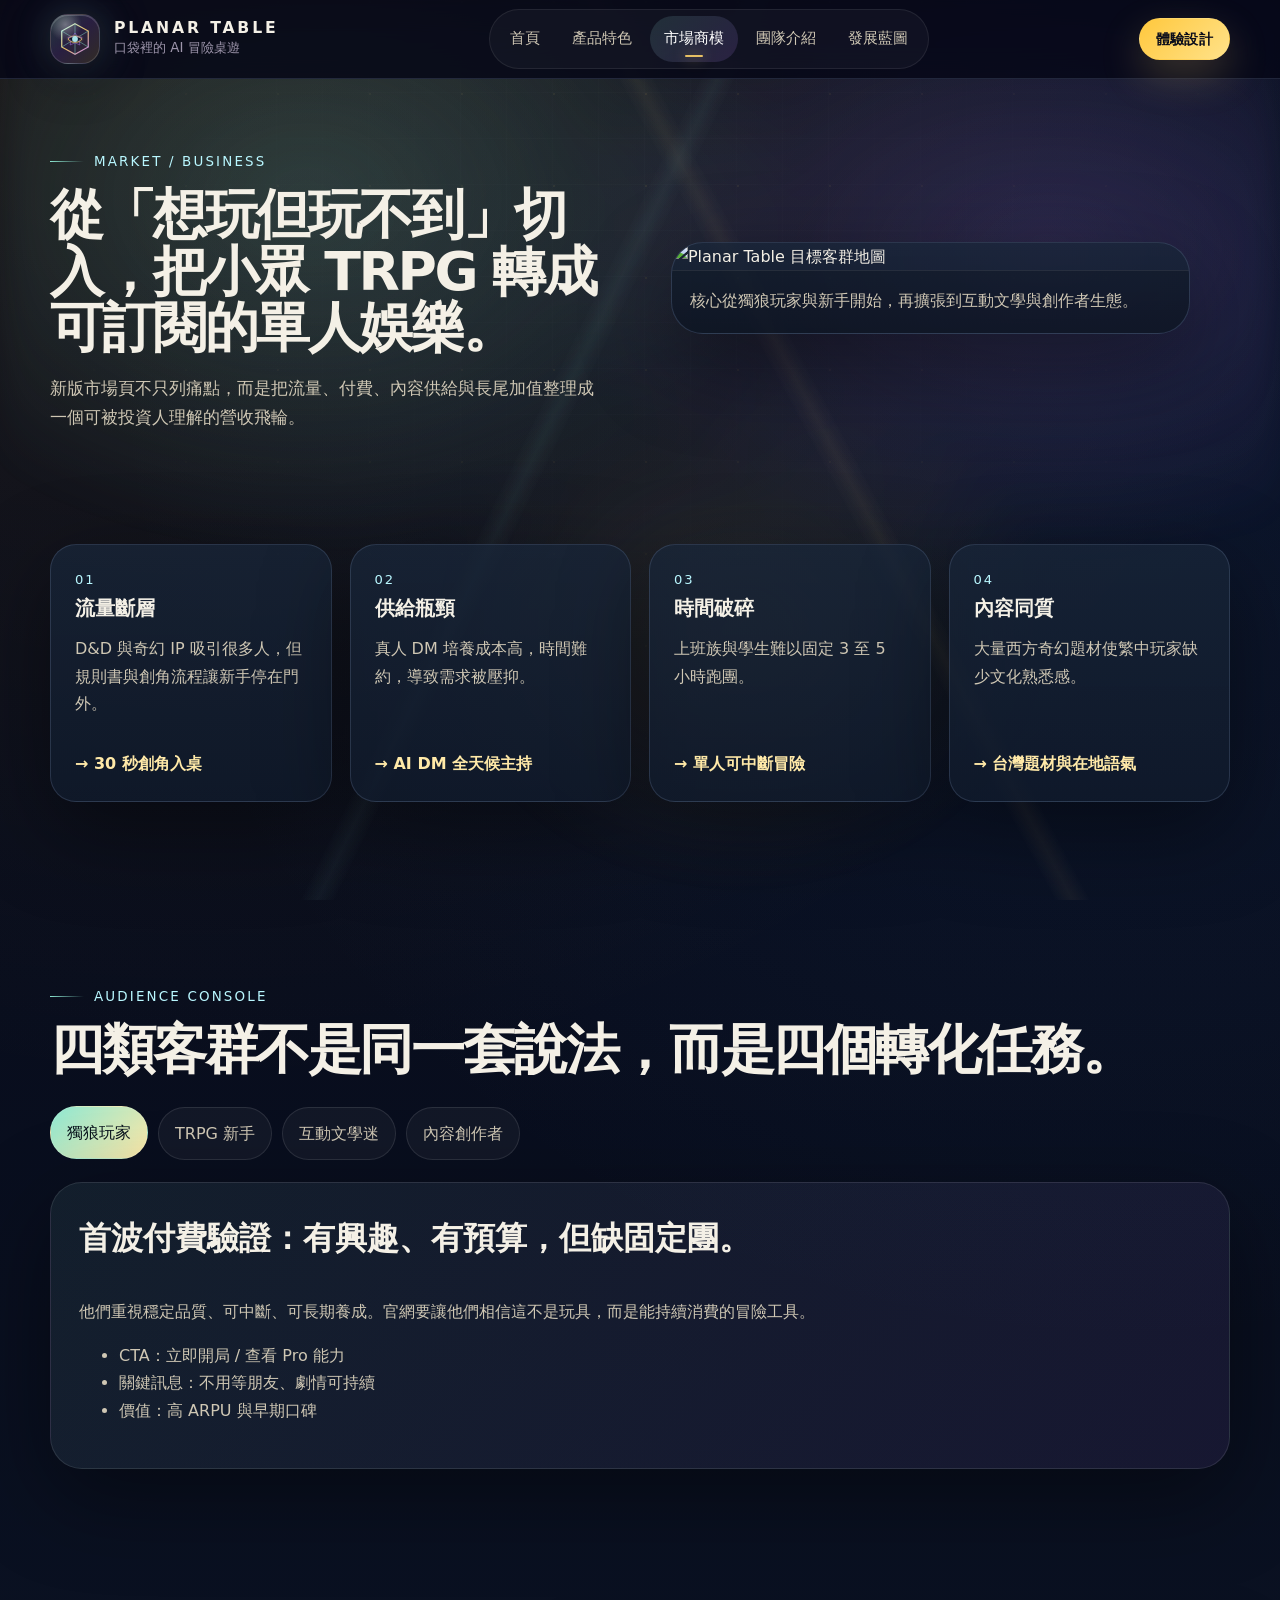
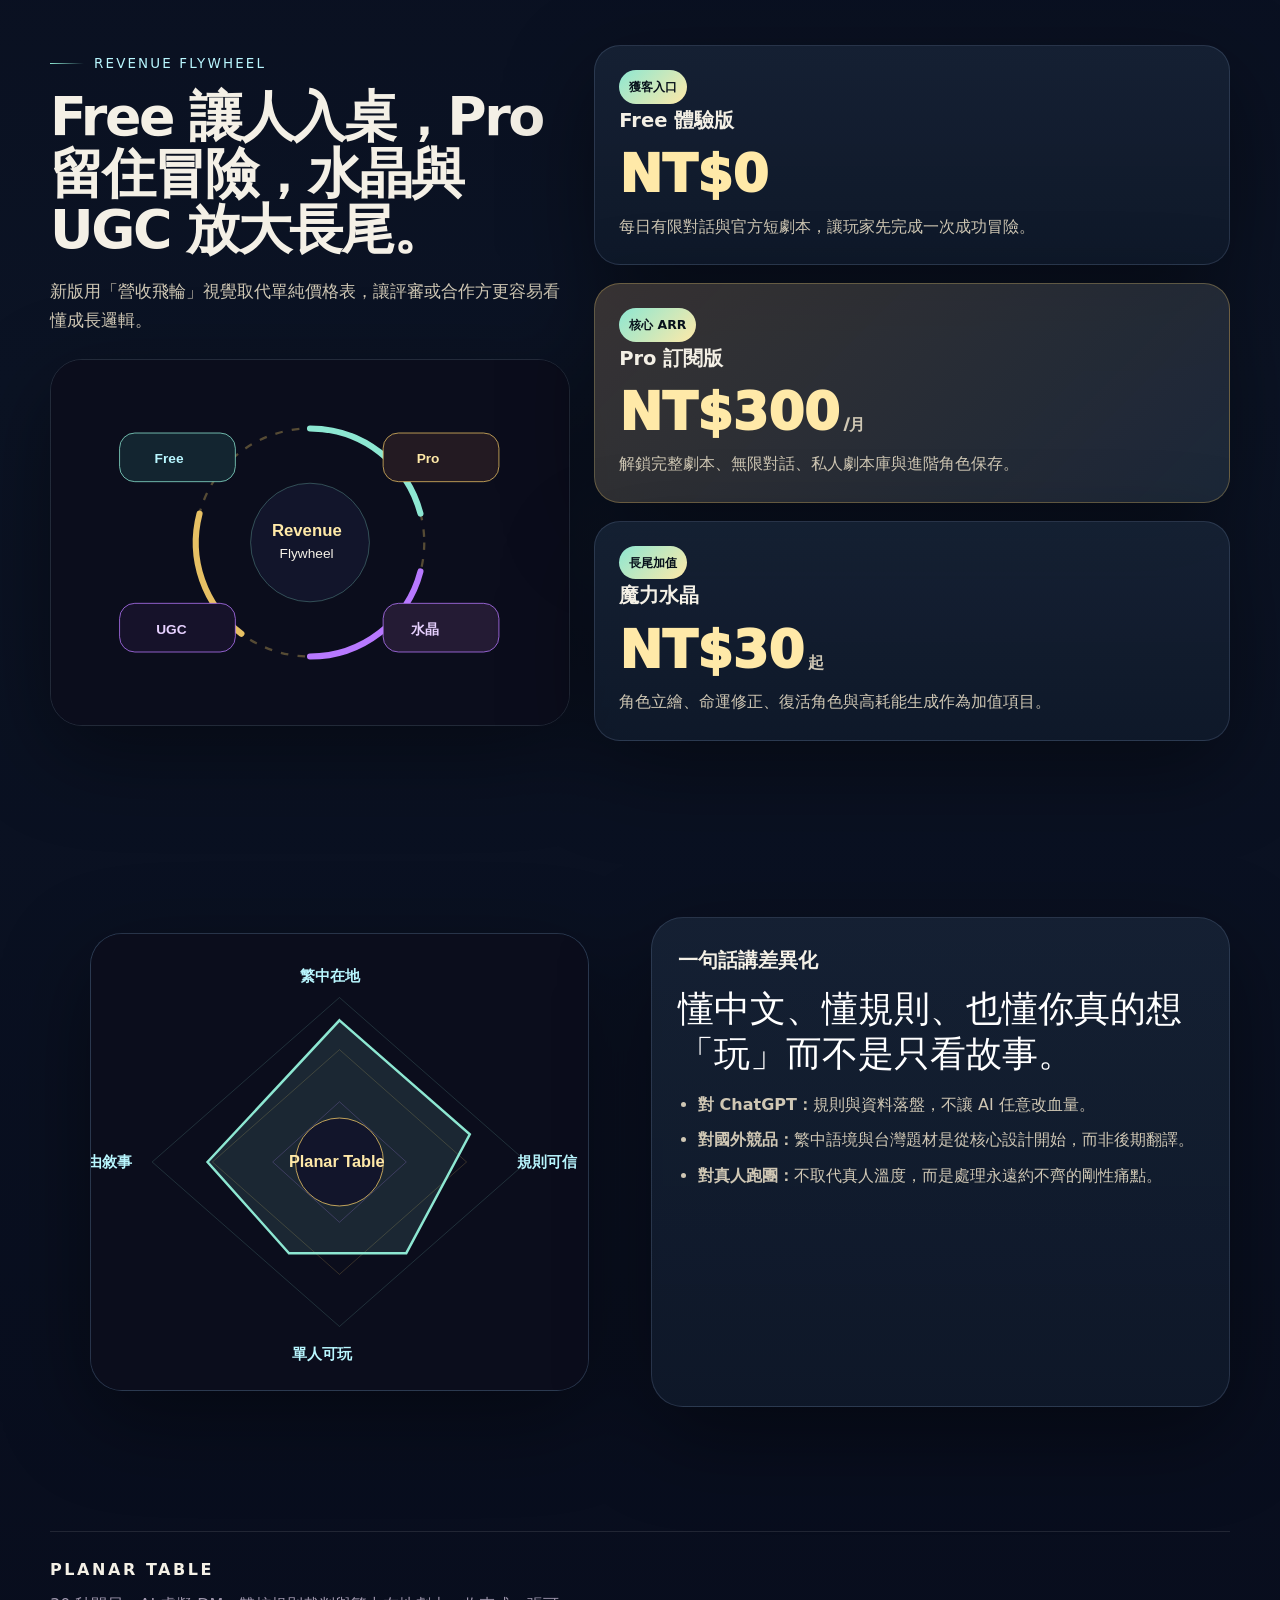
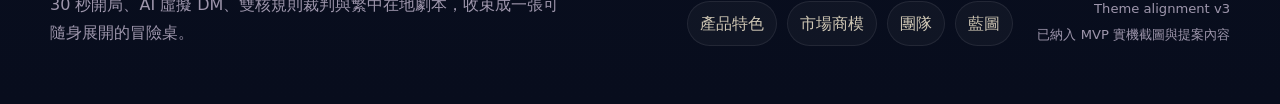
==== market.html @ 05ab722b "update" ====
<!doctype html>
<html lang="zh-Hant">
<head>
  <meta charset="utf-8">
  <meta name="viewport" content="width=device-width, initial-scale=1">
  <title>Planar Table｜市場與商業模式</title>
  <meta name="description" content="說明 Planar Table 的市場痛點、目標客群、訂閱與 UGC 分潤商業模式。">
  <meta name="theme-color" content="#090B18">
  <link rel="icon" href="assets/images/planar-mark.svg" type="image/svg+xml">
  <link rel="stylesheet" href="assets/css/base.css">
  <link rel="stylesheet" href="assets/css/pages.css">
</head>
<body data-page="market">
  <div class="site-aurora" aria-hidden="true"></div>
  
<header class="site-header">
  <div class="container header-inner">
    <a class="brand" href="index.html" aria-label="Planar Table 首頁">
      <span class="brand-mark"><svg viewBox="0 0 72 72" fill="none" xmlns="http://www.w3.org/2000/svg" aria-hidden="true">
  <defs>
    <linearGradient id="m" x1="10" y1="6" x2="66" y2="68" gradientUnits="userSpaceOnUse">
      <stop stop-color="#B9F7FF"/><stop offset=".48" stop-color="#E7C064"/><stop offset="1" stop-color="#B879FF"/>
    </linearGradient>
    <filter id="g"><feGaussianBlur stdDeviation="2.2" result="b"/><feMerge><feMergeNode in="b"/><feMergeNode in="SourceGraphic"/></feMerge></filter>
  </defs>
  <path d="M36 5.5 62.5 20v32L36 66.5 9.5 52V20L36 5.5Z" stroke="url(#m)" stroke-width="2.5"/>
  <path d="M36 5.5v61M9.5 20 62.5 52M62.5 20 9.5 52" stroke="#8DE7D2" stroke-width="1.4" opacity=".62"/>
  <path d="M22 36c5.8-7.4 20.2-7.4 28 0-6.6 8.7-21.7 8.7-28 0Z" fill="#091226" stroke="#E7C064" stroke-width="1.6" filter="url(#g)"/>
  <circle cx="36" cy="36" r="5.8" fill="#B9F7FF" opacity=".9"/>
  <path d="M36 24 41.6 31.8 50 32.8 44.2 39.2 45.8 48 36 43.6 26.2 48 27.8 39.2 22 32.8 30.4 31.8 36 24Z" stroke="#B879FF" stroke-width="1.2" opacity=".72"/>
</svg></span>
      <span class="brand-copy">
        <strong>PLANAR TABLE</strong>
        <span>口袋裡的 AI 冒險桌遊</span>
      </span>
    </a>
    <nav class="nav" data-nav aria-label="主要導覽">
      <a href="index.html" data-page-link="index">首頁</a>
      <a href="product.html" data-page-link="product">產品特色</a>
      <a href="market.html" data-page-link="market">市場商模</a>
      <a href="team.html" data-page-link="team">團隊介紹</a>
      <a href="roadmap.html" data-page-link="roadmap">發展藍圖</a>
    </nav>
    <div class="header-actions">
      <a class="btn btn-compact btn-primary" href="product.html#demo">體驗設計</a>
      <button class="menu-toggle" data-menu-toggle aria-label="切換選單"><span></span><span></span><span></span></button>
    </div>
  </div>
</header>

  <main>
<section class="page-hero">
  <div class="container page-hero-grid">
    <div class="reveal">
      <div class="eyebrow">Market / Business</div>
      <h1 class="section-title">從「想玩但玩不到」切入，把小眾 TRPG 轉成可訂閱的單人娛樂。</h1>
      <p class="page-lead">新版市場頁不只列痛點，而是把流量、付費、內容供給與長尾加值整理成一個可被投資人理解的營收飛輪。</p>
    </div>
    <figure class="image-card reveal"><img src="assets/images/audience-map.svg" alt="Planar Table 目標客群地圖"><figcaption class="caption">核心從獨狼玩家與新手開始，再擴張到互動文學與創作者生態。</figcaption></figure>
  </div>
</section>

<section class="section">
  <div class="container pain-grid">
    <article class="pain-card reveal"><span>01</span><h3>流量斷層</h3><p>D&D 與奇幻 IP 吸引很多人，但規則書與創角流程讓新手停在門外。</p><strong>→ 30 秒創角入桌</strong></article>
    <article class="pain-card reveal"><span>02</span><h3>供給瓶頸</h3><p>真人 DM 培養成本高，時間難約，導致需求被壓抑。</p><strong>→ AI DM 全天候主持</strong></article>
    <article class="pain-card reveal"><span>03</span><h3>時間破碎</h3><p>上班族與學生難以固定 3 至 5 小時跑團。</p><strong>→ 單人可中斷冒險</strong></article>
    <article class="pain-card reveal"><span>04</span><h3>內容同質</h3><p>大量西方奇幻題材使繁中玩家缺少文化熟悉感。</p><strong>→ 台灣題材與在地語氣</strong></article>
  </div>
</section>

<section class="section">
  <div class="container">
    <div class="eyebrow reveal">Audience Console</div>
    <h2 class="section-title reveal">四類客群不是同一套說法，而是四個轉化任務。</h2>
    <div class="tabs reveal" role="tablist" aria-label="目標客群">
      <button class="tab-btn active" data-tab-target="wolf">獨狼玩家</button>
      <button class="tab-btn" data-tab-target="newbie">TRPG 新手</button>
      <button class="tab-btn" data-tab-target="fiction">互動文學迷</button>
      <button class="tab-btn" data-tab-target="creator">內容創作者</button>
    </div>
    <div class="tab-deck reveal">
      <article class="tab-panel active" data-tab-panel="wolf"><h3>首波付費驗證：有興趣、有預算，但缺固定團。</h3><p>他們重視穩定品質、可中斷、可長期養成。官網要讓他們相信這不是玩具，而是能持續消費的冒險工具。</p><ul><li>CTA：立即開局 / 查看 Pro 能力</li><li>關鍵訊息：不用等朋友、劇情可持續</li><li>價值：高 ARPU 與早期口碑</li></ul></article>
      <article class="tab-panel" data-tab-panel="newbie"><h3>流量入口：被奇幻內容吸引，但不想先讀規則書。</h3><p>這群人需要的是第一分鐘就知道怎麼玩。新版用「創角卡片」和「30 秒入桌」降低心理負擔。</p><ul><li>CTA：從推薦角色開始</li><li>關鍵訊息：不用懂規則也能玩</li><li>價值：擴大市場母體</li></ul></article>
      <article class="tab-panel" data-tab-panel="fiction"><h3>破圈受眾：比起觀看故事，更想改寫故事。</h3><p>互動文學迷可以被「選擇後果」與「自由輸入」吸引，成為從桌遊圈外進入的第二波用戶。</p><ul><li>CTA：體驗互動章節</li><li>關鍵訊息：你的選擇會改變世界</li><li>價值：跨圈層成長</li></ul></article>
      <article class="tab-panel" data-tab-panel="creator"><h3>長期飛輪：把會寫故事的人變成供給端。</h3><p>UGC 編輯器與分潤機制成熟後，Planar Table 可以從工具變成劇本平台，形成內容護城河。</p><ul><li>CTA：加入創作者候補</li><li>關鍵訊息：你的劇本可以被遊玩與販售</li><li>價值：內容長尾與平台抽成</li></ul></article>
    </div>
  </div>
</section>

<section class="section">
  <div class="container pricing-layout">
    <div class="pricing-copy reveal">
      <div class="eyebrow">Revenue Flywheel</div>
      <h2 class="section-title">Free 讓人入桌，Pro 留住冒險，水晶與 UGC 放大長尾。</h2>
      <p class="section-desc">新版用「營收飛輪」視覺取代單純價格表，讓評審或合作方更容易看懂成長邏輯。</p>
      <img src="assets/images/pricing-flywheel.svg" alt="Planar Table 營收飛輪">
    </div>
    <div class="pricing-grid reveal">
      <article class="tier"><div class="tag">獲客入口</div><h3>Free 體驗版</h3><div class="price">NT$0</div><p>每日有限對話與官方短劇本，讓玩家先完成一次成功冒險。</p></article>
      <article class="tier popular"><div class="tag">核心 ARR</div><h3>Pro 訂閱版</h3><div class="price">NT$300<span>/月</span></div><p>解鎖完整劇本、無限對話、私人劇本庫與進階角色保存。</p></article>
      <article class="tier"><div class="tag">長尾加值</div><h3>魔力水晶</h3><div class="price">NT$30<span>起</span></div><p>角色立繪、命運修正、復活角色與高耗能生成作為加值項目。</p></article>
    </div>
  </div>
</section>

<section class="section">
  <div class="container two-up">
    <figure class="image-card reveal"><img src="assets/images/competition.svg" alt="Planar Table 競品差異視覺"><figcaption class="caption">對通用 AI：不是只會寫故事；對海外競品：不只是翻譯；對實體跑團：補足時間與供給缺口。</figcaption></figure>
    <article class="panel reveal">
      <h3>一句話講差異化</h3>
      <p class="big-line">懂中文、懂規則、也懂你真的想「玩」而不是只看故事。</p>
      <ul>
        <li><strong>對 ChatGPT：</strong>規則與資料落盤，不讓 AI 任意改血量。</li>
        <li><strong>對國外競品：</strong>繁中語境與台灣題材是從核心設計開始，而非後期翻譯。</li>
        <li><strong>對真人跑團：</strong>不取代真人溫度，而是處理永遠約不齊的剛性痛點。</li>
      </ul>
    </article>
  </div>
</section>
</main>
  
<footer class="footer">
  <div class="container footer-grid">
    <div>
      <div class="footer-brand">PLANAR TABLE</div>
      <p>30 秒開局、AI 虛擬 DM、雙核規則裁判與繁中在地劇本，收束成一張可隨身展開的冒險桌。</p>
    </div>
    <div class="footer-links" aria-label="頁尾導覽">
      <a href="product.html">產品特色</a>
      <a href="market.html">市場商模</a>
      <a href="team.html">團隊</a>
      <a href="roadmap.html">藍圖</a>
    </div>
    <div class="footer-note">
      <span>Theme alignment v3</span>
      <span>已納入 MVP 實機截圖與提案內容</span>
    </div>
  </div>
</footer>

  <script src="assets/js/main.js"></script>
  <script src="assets/js/market.js"></script>
</body>
</html>
---- assets/css/base.css ----
:root {
  --ink: #f4f0e6;
  --ink-soft: #cfc7b4;
  --muted: #9e96ac;
  --void: #080914;
  --void-2: #0d1022;
  --void-3: #13172f;
  --panel: rgba(18, 21, 43, .72);
  --panel-strong: rgba(10, 12, 27, .9);
  --line: rgba(226, 198, 112, .18);
  --line-cyan: rgba(142, 231, 210, .24);
  --gold: #e7c064;
  --gold-2: #ffe9a8;
  --cyan: #8de7d2;
  --cyan-2: #b9f7ff;
  --violet: #b879ff;
  --jade: #80d89f;
  --ember: #ff8263;
  --shadow: 0 28px 90px rgba(0, 0, 0, .42);
  --glow: 0 0 36px rgba(141, 231, 210, .18), 0 0 70px rgba(184, 121, 255, .12);
  --radius-xl: 32px;
  --radius-lg: 22px;
  --radius-md: 14px;
  --maxw: 1180px;
}

* { box-sizing: border-box; }
html { scroll-behavior: smooth; }
body {
  margin: 0;
  min-height: 100vh;
  overflow-x: hidden;
  color: var(--ink);
  font-family: ui-sans-serif, system-ui, -apple-system, BlinkMacSystemFont, "Noto Sans TC", "PingFang TC", "Microsoft JhengHei", "Segoe UI", sans-serif;
  line-height: 1.72;
  background:
    radial-gradient(circle at 16% 8%, rgba(184, 121, 255, .22), transparent 28%),
    radial-gradient(circle at 88% 10%, rgba(141, 231, 210, .16), transparent 30%),
    radial-gradient(circle at 50% 100%, rgba(231, 192, 100, .12), transparent 28%),
    linear-gradient(145deg, #070711 0%, #0b0d1c 42%, #11132a 72%, #080914 100%);
}
body::before,
body::after,
.site-aurora {
  content: "";
  position: fixed;
  inset: 0;
  pointer-events: none;
  z-index: -2;
}
body::before {
  background-image:
    linear-gradient(rgba(255,255,255,.035) 1px, transparent 1px),
    linear-gradient(90deg, rgba(255,255,255,.03) 1px, transparent 1px),
    radial-gradient(circle at 2px 2px, rgba(231,192,100,.16) 1px, transparent 1.2px);
  background-size: 46px 46px, 46px 46px, 92px 92px;
  mask-image: radial-gradient(circle at 50% 18%, black 0%, transparent 74%);
  opacity: .52;
}
body::after {
  z-index: -1;
  background:
    linear-gradient(116deg, transparent 0 43%, rgba(141,231,210,.08) 44%, transparent 45% 100%),
    linear-gradient(62deg, transparent 0 60%, rgba(231,192,100,.09) 61%, transparent 62% 100%);
  mix-blend-mode: screen;
  opacity: .62;
}
.site-aurora {
  background:
    radial-gradient(ellipse at 24% 22%, rgba(141,231,210,.24), transparent 36%),
    radial-gradient(ellipse at 82% 28%, rgba(184,121,255,.22), transparent 34%),
    radial-gradient(ellipse at 58% 70%, rgba(231,192,100,.14), transparent 30%);
  filter: blur(18px);
  opacity: .74;
}

@media (prefers-reduced-motion: no-preference) {
  .site-aurora { animation: auroraDrift 18s ease-in-out infinite alternate; }
  @keyframes auroraDrift { from { transform: translate3d(-1.5%, -1%, 0) scale(1); } to { transform: translate3d(1%, 1.2%, 0) scale(1.04); } }
}

a { color: inherit; text-decoration: none; }
img { max-width: 100%; display: block; }
button, input, textarea { font: inherit; }
button { color: inherit; }
::selection { color: #091022; background: var(--gold-2); }
.container { width: min(calc(100% - 34px), var(--maxw)); margin: 0 auto; }
.section { padding: 88px 0; position: relative; }
.section-tight { padding: 48px 0; }

.site-header {
  position: sticky;
  top: 0;
  z-index: 50;
  border-bottom: 1px solid rgba(255,255,255,.08);
  background: linear-gradient(90deg, rgba(8, 9, 20, .82), rgba(14, 17, 35, .74));
  backdrop-filter: blur(18px) saturate(1.2);
}
.header-inner { min-height: 78px; display: flex; align-items: center; justify-content: space-between; gap: 20px; }
.brand { display: flex; align-items: center; gap: 14px; min-width: 0; }
.brand-mark {
  width: 50px; height: 50px; display: grid; place-items: center; flex: 0 0 auto;
  border-radius: 18px;
  background:
    radial-gradient(circle at 30% 20%, rgba(255,255,255,.34), transparent 32%),
    linear-gradient(135deg, rgba(141,231,210,.2), rgba(184,121,255,.18) 48%, rgba(231,192,100,.18));
  border: 1px solid rgba(255,255,255,.15);
  box-shadow: inset 0 1px 0 rgba(255,255,255,.18), 0 16px 44px rgba(0,0,0,.34), var(--glow);
}
.brand-mark svg { width: 36px; height: 36px; }
.brand-copy strong { display: block; letter-spacing: .18em; font-size: .98rem; line-height: 1.1; }
.brand-copy span { display: block; color: var(--muted); font-size: .84rem; white-space: nowrap; overflow: hidden; text-overflow: ellipsis; }
.nav { display: flex; align-items: center; gap: 4px; padding: 6px; border: 1px solid rgba(255,255,255,.08); border-radius: 999px; background: rgba(255,255,255,.035); }
.nav a { position: relative; padding: 10px 14px; border-radius: 999px; color: var(--ink-soft); font-size: .93rem; transition: color .22s ease, background .22s ease; }
.nav a:hover, .nav a.active { color: #fff; background: linear-gradient(135deg, rgba(141,231,210,.14), rgba(184,121,255,.15)); }
.nav a.active::after { content: ""; position: absolute; left: 50%; bottom: 5px; width: 18px; height: 2px; transform: translateX(-50%); background: var(--gold); border-radius: 999px; box-shadow: 0 0 14px rgba(231,192,100,.8); }
.header-actions { display: flex; align-items: center; gap: 12px; }
.menu-toggle { display: none; width: 46px; height: 46px; padding: 0; border: 1px solid rgba(255,255,255,.12); border-radius: 16px; background: rgba(255,255,255,.06); cursor: pointer; }
.menu-toggle span { display: block; width: 20px; height: 2px; margin: 4px auto; background: var(--ink); border-radius: 999px; transition: transform .2s ease, opacity .2s ease; }
.menu-toggle.open span:nth-child(1) { transform: translateY(6px) rotate(45deg); }
.menu-toggle.open span:nth-child(2) { opacity: 0; }
.menu-toggle.open span:nth-child(3) { transform: translateY(-6px) rotate(-45deg); }

.btn {
  display: inline-flex; align-items: center; justify-content: center; gap: 10px; min-height: 50px; padding: 0 20px;
  border-radius: 999px; border: 1px solid transparent; font-weight: 800; letter-spacing: .02em; cursor: pointer;
  transition: transform .2s ease, border-color .2s ease, background .2s ease, box-shadow .2s ease;
}
.btn:hover { transform: translateY(-2px); }
.btn-primary { color: #0b0d1b; background: linear-gradient(135deg, var(--gold), var(--gold-2)); box-shadow: 0 16px 42px rgba(231,192,100,.24); }
.btn-secondary { color: #061419; background: linear-gradient(135deg, var(--cyan), var(--cyan-2)); box-shadow: 0 16px 42px rgba(141,231,210,.18); }
.btn-ghost { color: #fff; background: rgba(255,255,255,.045); border-color: rgba(255,255,255,.14); }
.btn-compact { min-height: 42px; padding: 0 16px; font-size: .9rem; }

.hero { padding: 76px 0 38px; }
.hero-grid { display: grid; grid-template-columns: 1.05fr .95fr; gap: 38px; align-items: center; }
.hero-copy h1 { font-size: clamp(2.7rem, 5.8vw, 5.95rem); line-height: .98; letter-spacing: -.065em; margin: 0 0 24px; }
.hero-copy p, .page-lead, .section-desc { color: var(--ink-soft); font-size: 1.05rem; max-width: 760px; margin: 0; }
.kicker { display: inline-flex; align-items: center; gap: 10px; margin-bottom: 18px; padding: 8px 13px; border-radius: 999px; border: 1px solid rgba(141,231,210,.22); background: rgba(141,231,210,.08); color: var(--cyan-2); font-size: .82rem; letter-spacing: .12em; text-transform: uppercase; }
.kicker-dot { width: 8px; height: 8px; border-radius: 999px; background: var(--gold); box-shadow: 0 0 18px rgba(231,192,100,.9); }
.text-gradient { background: linear-gradient(90deg, #fff 0%, var(--cyan-2) 42%, var(--gold-2) 74%, var(--violet) 100%); -webkit-background-clip: text; background-clip: text; color: transparent; }
.hero-actions, .badge-row, .stat-row, .callout-actions { display: flex; flex-wrap: wrap; gap: 12px; }
.hero-actions { margin-top: 28px; }
.badge-row { margin-top: 24px; }
.badge, .pill { display: inline-flex; align-items: center; gap: 9px; padding: 10px 14px; border: 1px solid rgba(255,255,255,.1); border-radius: 999px; color: var(--ink-soft); background: rgba(255,255,255,.045); }
.badge i { font-style: normal; color: var(--gold); }
.badge strong, .pill strong { color: #fff; }

.hero-board, .panel, .card, .image-card, .quote-card, .callout, .metric, .team-card, .loop-card, .pain-card, .quest-card, .engine-card, .tier {
  border: 1px solid rgba(255,255,255,.1);
  background:
    linear-gradient(180deg, rgba(255,255,255,.075), rgba(255,255,255,.025)),
    var(--panel);
  box-shadow: var(--shadow);
}
.hero-board { position: relative; padding: 14px; border-radius: var(--radius-xl); overflow: hidden; }
.hero-board::before { content: ""; position: absolute; inset: -1px; background: linear-gradient(135deg, rgba(141,231,210,.24), transparent 28%, rgba(231,192,100,.18) 56%, transparent 72%, rgba(184,121,255,.24)); opacity: .55; pointer-events: none; }
.hero-board img { position: relative; border-radius: 24px; border: 1px solid rgba(255,255,255,.1); width: 100%; }
.board-toolbar, .board-status { position: relative; z-index: 1; display: flex; justify-content: space-between; align-items: center; gap: 10px; color: var(--ink-soft); font-size: .78rem; letter-spacing: .12em; text-transform: uppercase; padding: 0 4px 12px; }
.board-status { padding: 12px 4px 2px; flex-wrap: wrap; }
.board-status strong { color: var(--gold-2); margin-right: 5px; }

.eyebrow { display: inline-flex; align-items: center; gap: 10px; color: var(--cyan-2); font-size: .84rem; letter-spacing: .16em; text-transform: uppercase; margin-bottom: 14px; }
.eyebrow::before { content: ""; width: 34px; height: 1px; background: linear-gradient(90deg, var(--cyan), transparent); }
.section-title { font-size: clamp(2rem, 4.2vw, 4.15rem); line-height: 1.05; letter-spacing: -.045em; margin: 0 0 18px; }
.section-heading { max-width: 760px; }
.split-layout { display: grid; grid-template-columns: 1.05fr .95fr; gap: 28px; align-items: center; }
.custom-tokens { display: grid; grid-template-columns: repeat(2, minmax(0, 1fr)); gap: 16px; }
.token-card { min-height: 150px; display: flex; flex-direction: column; justify-content: flex-end; gap: 6px; padding: 20px; border-radius: 26px; border: 1px solid rgba(255,255,255,.12); overflow: hidden; position: relative; box-shadow: var(--shadow); }
.token-card::before { content: ""; position: absolute; inset: 0; background-image: radial-gradient(circle at 24px 24px, rgba(255,255,255,.2) 1px, transparent 1.2px); background-size: 18px 18px; opacity: .33; }
.token-card span, .token-card strong { position: relative; }
.token-card span { color: rgba(255,255,255,.72); font-size: .82rem; text-transform: uppercase; letter-spacing: .14em; }
.token-card strong { font-size: 1.4rem; }
.token-a { background: linear-gradient(135deg, #3b165d, #171126); }
.token-b { background: linear-gradient(135deg, #0d6b70, #101829); }
.token-c { background: linear-gradient(135deg, #9a6824, #16101a); }
.token-d { background: linear-gradient(135deg, #126a49, #0e1420); }

.metric-strip { display: grid; grid-template-columns: repeat(4, minmax(0, 1fr)); gap: 16px; }
.metric { padding: 22px; border-radius: 24px; }
.metric strong { display: block; font-size: clamp(1.8rem, 3vw, 2.6rem); line-height: 1; margin-bottom: 8px; color: var(--gold-2); }
.metric span { color: var(--ink-soft); }
.loop-grid { display: grid; grid-template-columns: repeat(4, minmax(0, 1fr)); gap: 18px; margin-top: 30px; }
.loop-card { position: relative; padding: 24px; border-radius: 26px; min-height: 260px; overflow: hidden; }
.loop-card::after { content: ""; position: absolute; right: -30px; bottom: -30px; width: 112px; height: 112px; border: 1px solid rgba(231,192,100,.24); border-radius: 50%; box-shadow: inset 0 0 30px rgba(231,192,100,.08); }
.loop-card span { display: inline-grid; place-items: center; width: 42px; height: 42px; border-radius: 14px; background: rgba(231,192,100,.12); color: var(--gold-2); border: 1px solid rgba(231,192,100,.22); margin-bottom: 34px; }
.loop-card h3, .panel h3, .card h3, .team-card h3, .pain-card h3, .quest-card h3, .engine-card h3, .tier h3 { margin: 0 0 10px; font-size: 1.22rem; }
.loop-card p, .panel p, .card p, .team-card p, .pain-card p, .quest-card p, .engine-card p, .tier p { margin: 0; color: var(--ink-soft); }
.panel ul, .card ul, .team-card ul, .engine-card ul, .quote-card ul { color: var(--ink-soft); padding-left: 20px; margin: 14px 0 0; }
.panel li + li, .card li + li, .team-card li + li, .engine-card li + li { margin-top: 8px; }

.showcase { display: grid; grid-template-columns: 1.06fr .94fr; gap: 24px; align-items: stretch; }
.image-card { overflow: hidden; border-radius: var(--radius-xl); }
.image-card img { width: 100%; height: 100%; object-fit: cover; }
.image-card .caption { padding: 16px 18px 18px; color: var(--ink-soft); border-top: 1px solid rgba(255,255,255,.08); background: rgba(0,0,0,.16); }
.image-stack { display: grid; gap: 20px; }
.panel, .card, .quote-card { padding: 26px; border-radius: var(--radius-xl); }
.quote-card { display: flex; flex-direction: column; justify-content: center; min-height: 220px; background: linear-gradient(135deg, rgba(184,121,255,.16), rgba(141,231,210,.08)); }
.quote-card p { font-size: clamp(1.25rem, 2.4vw, 2rem); line-height: 1.35; margin: 0 0 18px; }
.quote-card span { color: var(--gold-2); letter-spacing: .1em; text-transform: uppercase; font-size: .78rem; }
.panel-accent { background: linear-gradient(135deg, rgba(231,192,100,.14), rgba(184,121,255,.1)), var(--panel); border-color: rgba(231,192,100,.22); }
.big-line { font-size: clamp(1.35rem, 2.8vw, 2.35rem); line-height: 1.25; color: #fff !important; margin-bottom: 14px !important; }
.callout { display: flex; align-items: center; justify-content: space-between; gap: 24px; padding: 30px; border-radius: var(--radius-xl); background: linear-gradient(135deg, rgba(141,231,210,.14), rgba(184,121,255,.12)), var(--panel-strong); }
.callout h2 { margin: 0; font-size: clamp(1.8rem, 3vw, 3rem); line-height: 1.1; }
.callout p { margin: 10px 0 0; color: var(--ink-soft); }

.footer { padding: 36px 0 58px; color: var(--muted); }
.footer-grid { display: grid; grid-template-columns: 1fr auto auto; gap: 24px; align-items: end; padding-top: 24px; border-top: 1px solid rgba(255,255,255,.1); }
.footer-brand { color: var(--ink); font-weight: 900; letter-spacing: .16em; }
.footer p { margin: 8px 0 0; max-width: 520px; }
.footer-links { display: flex; flex-wrap: wrap; gap: 10px; }
.footer-links a { padding: 8px 12px; border: 1px solid rgba(255,255,255,.08); border-radius: 999px; background: rgba(255,255,255,.035); color: var(--ink-soft); }
.footer-note { display: grid; gap: 3px; font-size: .82rem; text-align: right; }

.reveal { opacity: 0; transform: translateY(18px); transition: opacity .7s ease, transform .7s ease; }
.reveal.visible { opacity: 1; transform: translateY(0); }
.note { color: var(--muted); font-size: .92rem; }

@media (max-width: 1080px) {
  .header-actions .btn { display: none; }
  .nav a { padding: 9px 11px; }
  .hero-grid, .split-layout, .showcase { grid-template-columns: 1fr; }
  .loop-grid { grid-template-columns: repeat(2, minmax(0, 1fr)); }
  .footer-grid { grid-template-columns: 1fr; align-items: start; }
  .footer-note { text-align: left; }
}
@media (max-width: 860px) {
  .container { width: min(calc(100% - 28px), var(--maxw)); }
  .section { padding: 68px 0; }
  .header-inner { min-height: 72px; }
  .menu-toggle { display: block; }
  .nav { position: fixed; top: 82px; left: 14px; right: 14px; display: grid; gap: 8px; padding: 14px; border-radius: 24px; transform: translateY(-12px); opacity: 0; pointer-events: none; background: rgba(8,9,20,.96); box-shadow: var(--shadow); }
  .nav.open { transform: translateY(0); opacity: 1; pointer-events: auto; }
  .nav a { display: block; padding: 13px 15px; }
  .brand-copy span { display: none; }
  .metric-strip, .custom-tokens { grid-template-columns: repeat(2, minmax(0, 1fr)); }
  .hero-copy h1 { font-size: clamp(2.55rem, 14vw, 4.6rem); }
  .callout { flex-direction: column; align-items: flex-start; }
}
@media (max-width: 620px) {
  .metric-strip, .loop-grid, .custom-tokens { grid-template-columns: 1fr; }
  .hero { padding-top: 54px; }
  .badge, .pill { width: 100%; justify-content: flex-start; }
  .board-status { display: grid; }
}

/* Theme alignment v3: match MVP screenshots and Planar Table proposal tone. */
:root {
  --pt-void: #050716;
  --pt-navy: #101827;
  --pt-panel: #172435;
  --pt-gold: #ffc83d;
  --pt-gold-2: #ffe28a;
  --pt-muted: #8fa0bb;
}
body {
  background:
    radial-gradient(circle at 16% -4%, rgba(255,200,61,.11), transparent 34%),
    radial-gradient(circle at 88% 10%, rgba(60,124,196,.12), transparent 32%),
    linear-gradient(180deg, var(--pt-void), #0b1324 60%, #080d1d);
}
.text-gradient,
.planar-menu-title {
  background: linear-gradient(180deg, #ffe88e 0%, var(--pt-gold) 55%, #f1a92b 100%);
  -webkit-background-clip: text;
  background-clip: text;
  color: transparent;
}
.site-header {
  background: rgba(5,7,22,.82);
  border-bottom-color: rgba(112,132,165,.24);
}
.btn-primary {
  background: linear-gradient(135deg, var(--pt-gold), var(--pt-gold-2));
}
.badge,
.panel,
.image-card,
.loop-card,
.metric,
.tier,
.team-card,
.timeline-card,
.pain-card {
  background: linear-gradient(180deg, rgba(24,37,56,.78), rgba(16,26,43,.82));
  border-color: rgba(112,132,165,.26);
}
---- assets/css/pages.css ----
.page-hero { padding: 64px 0 24px; }
.page-hero-grid { display: grid; grid-template-columns: .96fr 1.04fr; gap: 28px; align-items: center; }
.page-nav-links { display: flex; gap: 10px; flex-wrap: wrap; margin-top: 22px; }
.page-nav-links a { padding: 10px 14px; border-radius: 999px; color: var(--ink-soft); border: 1px solid rgba(255,255,255,.1); background: rgba(255,255,255,.04); transition: background .2s ease, color .2s ease, transform .2s ease; }
.page-nav-links a:hover { color: #fff; background: rgba(141,231,210,.12); transform: translateY(-1px); }
.product-device { margin: 0; padding: 16px; border-radius: var(--radius-xl); border: 1px solid rgba(255,255,255,.1); background: linear-gradient(135deg, rgba(141,231,210,.1), rgba(184,121,255,.12)); box-shadow: var(--shadow); }
.product-device img { width: 100%; border-radius: 24px; }
.engine-lab { display: grid; grid-template-columns: 1fr 180px 1fr; gap: 18px; align-items: center; margin-top: 30px; }
.engine-card { padding: 26px; border-radius: var(--radius-xl); min-height: 360px; }
.engine-icon { width: 52px; height: 52px; display: grid; place-items: center; border-radius: 18px; margin-bottom: 18px; color: #07111b; font-weight: 950; background: linear-gradient(135deg, var(--cyan), var(--gold-2)); box-shadow: 0 0 32px rgba(141,231,210,.18); }
.engine-bridge { display: grid; gap: 12px; justify-items: center; color: var(--ink-soft); font-size: .86rem; }
.engine-bridge::before, .engine-bridge::after { content: ""; width: 1px; height: 48px; background: linear-gradient(var(--cyan), var(--gold)); opacity: .7; }
.engine-bridge span { padding: 8px 10px; border-radius: 999px; background: rgba(255,255,255,.06); border: 1px solid rgba(255,255,255,.1); }
.gallery-grid { display: grid; grid-template-columns: repeat(3, minmax(0, 1fr)); gap: 20px; margin-top: 28px; }
.two-up { display: grid; grid-template-columns: repeat(2, minmax(0, 1fr)); gap: 22px; }
.feature-matrix { border-radius: var(--radius-xl); border: 1px solid rgba(255,255,255,.1); overflow: hidden; background: var(--panel); box-shadow: var(--shadow); }
.feature-matrix > div { display: grid; grid-template-columns: .8fr 1fr 1fr; gap: 18px; padding: 18px 22px; border-top: 1px solid rgba(255,255,255,.08); }
.feature-matrix > div:first-child { border-top: 0; }
.feature-matrix .matrix-head { color: var(--gold-2); background: rgba(255,255,255,.055); letter-spacing: .08em; text-transform: uppercase; font-size: .82rem; }
.feature-matrix span, .feature-matrix em { color: var(--ink-soft); font-style: normal; }
.pain-grid { display: grid; grid-template-columns: repeat(4, minmax(0, 1fr)); gap: 18px; }
.pain-card { padding: 24px; border-radius: 26px; min-height: 258px; display: flex; flex-direction: column; }
.pain-card span { color: var(--cyan-2); letter-spacing: .14em; font-size: .82rem; }
.pain-card strong { color: var(--gold-2); margin-top: auto; padding-top: 20px; }
.tabs { display: flex; flex-wrap: wrap; gap: 10px; margin: 28px 0 22px; }
.tab-btn { border: 1px solid rgba(255,255,255,.1); border-radius: 999px; padding: 12px 16px; background: rgba(255,255,255,.045); color: var(--ink-soft); cursor: pointer; transition: background .2s ease, color .2s ease, transform .2s ease; }
.tab-btn:hover, .tab-btn.active { color: #07111b; background: linear-gradient(135deg, var(--cyan), var(--gold-2)); transform: translateY(-1px); }
.tab-deck { border-radius: var(--radius-xl); background: linear-gradient(135deg, rgba(141,231,210,.08), rgba(184,121,255,.08)); border: 1px solid rgba(255,255,255,.1); box-shadow: var(--shadow); }
.tab-panel { display: none; padding: 28px; }
.tab-panel.active { display: block; }
.tab-panel h3 { margin-top: 0; font-size: clamp(1.3rem, 2.6vw, 2rem); }
.tab-panel p, .tab-panel li { color: var(--ink-soft); }
.pricing-layout { display: grid; grid-template-columns: .9fr 1.1fr; gap: 24px; align-items: start; }
.pricing-copy img { margin-top: 24px; border-radius: var(--radius-xl); border: 1px solid rgba(255,255,255,.1); box-shadow: var(--shadow); }
.pricing-grid { display: grid; gap: 18px; }
.tier { padding: 24px; border-radius: 26px; }
.tier.popular { background: linear-gradient(135deg, rgba(231,192,100,.18), rgba(141,231,210,.09)), var(--panel); border-color: rgba(231,192,100,.32); }
.tier .tag, .team-card .tag { display: inline-flex; align-items: center; padding: 6px 10px; border-radius: 999px; color: #07111b; background: linear-gradient(135deg, var(--cyan), var(--gold-2)); font-size: .78rem; font-weight: 850; }
.price { font-size: clamp(2.1rem, 5vw, 3.2rem); line-height: 1; color: var(--gold-2); margin: 12px 0; font-weight: 950; }
.price span { font-size: 1rem; color: var(--ink-soft); margin-left: 4px; }
.party-grid { display: grid; grid-template-columns: repeat(4, minmax(0, 1fr)); gap: 18px; }
.team-card { position: relative; padding: 24px; border-radius: 26px; overflow: hidden; }
.team-card::before { content: ""; position: absolute; inset: 0; background: radial-gradient(circle at top right, rgba(141,231,210,.14), transparent 44%); pointer-events: none; }
.role { position: relative; color: var(--cyan-2); letter-spacing: .12em; text-transform: uppercase; font-size: .78rem; }
.team-card h3, .team-card p, .team-card ul, .team-card .tag { position: relative; }
.team-note { padding: 30px; border-radius: var(--radius-xl); border: 1px solid rgba(255,255,255,.1); background: linear-gradient(135deg, rgba(184,121,255,.14), rgba(231,192,100,.09)); box-shadow: var(--shadow); }
.team-note span { color: var(--gold-2); letter-spacing: .14em; text-transform: uppercase; font-size: .82rem; }
.team-note p { margin: 10px 0 0; font-size: clamp(1.25rem, 2.5vw, 2rem); line-height: 1.42; }
.quest-map { position: relative; display: grid; grid-template-columns: repeat(4, minmax(0, 1fr)); gap: 18px; }
.quest-map::before { content: ""; position: absolute; left: 6%; right: 6%; top: 44px; height: 2px; background: linear-gradient(90deg, var(--cyan), var(--gold), var(--violet)); opacity: .55; }
.quest-card { position: relative; padding: 24px; border-radius: 26px; min-height: 274px; }
.quest-card::before { content: ""; width: 20px; height: 20px; display: block; border-radius: 50%; margin-bottom: 28px; background: var(--gold-2); box-shadow: 0 0 0 8px rgba(231,192,100,.1), 0 0 28px rgba(231,192,100,.55); }
.phase { color: var(--cyan-2); letter-spacing: .12em; text-transform: uppercase; font-size: .78rem; margin-bottom: 8px; }

@media (max-width: 1080px) {
  .page-hero-grid, .pricing-layout { grid-template-columns: 1fr; }
  .party-grid, .pain-grid, .quest-map { grid-template-columns: repeat(2, minmax(0, 1fr)); }
  .quest-map::before { display: none; }
}
@media (max-width: 860px) {
  .engine-lab { grid-template-columns: 1fr; }
  .engine-card { min-height: auto; }
  .engine-bridge { grid-template-columns: repeat(3, 1fr); }
  .engine-bridge::before, .engine-bridge::after { display: none; }
  .gallery-grid, .two-up { grid-template-columns: 1fr; }
  .feature-matrix > div { grid-template-columns: 1fr; gap: 6px; }
}
@media (max-width: 620px) {
  .party-grid, .pain-grid, .quest-map { grid-template-columns: 1fr; }
  .engine-bridge { grid-template-columns: 1fr; }
}

.phone-shot-grid {
  display: grid;
  grid-template-columns: repeat(3, minmax(0, 1fr));
  gap: 24px;
  margin-top: 32px;
}
.phone-shot {
  margin: 0;
  padding: 14px;
  border-radius: 28px;
  border: 1px solid rgba(112,132,165,.28);
  background: linear-gradient(180deg, rgba(24,37,56,.86), rgba(10,17,32,.94));
  box-shadow: 0 24px 70px rgba(0,0,0,.28), inset 0 1px 0 rgba(255,255,255,.05);
}
.phone-shot img {
  width: 100%;
  border-radius: 22px;
  border: 1px solid rgba(255,200,61,.18);
  aspect-ratio: 864 / 1536;
  object-fit: cover;
  object-position: top;
}
.phone-shot figcaption {
  padding: 14px 4px 4px;
  display: grid;
  gap: 6px;
}
.phone-shot strong {
  color: var(--accent);
  font-size: 1.1rem;
}
.phone-shot span {
  color: var(--muted);
  font-size: .94rem;
  line-height: 1.6;
}
@media (max-width: 860px) {
  .phone-shot-grid { grid-template-columns: 1fr; }
  .phone-shot { max-width: 420px; margin-inline: auto; }
}
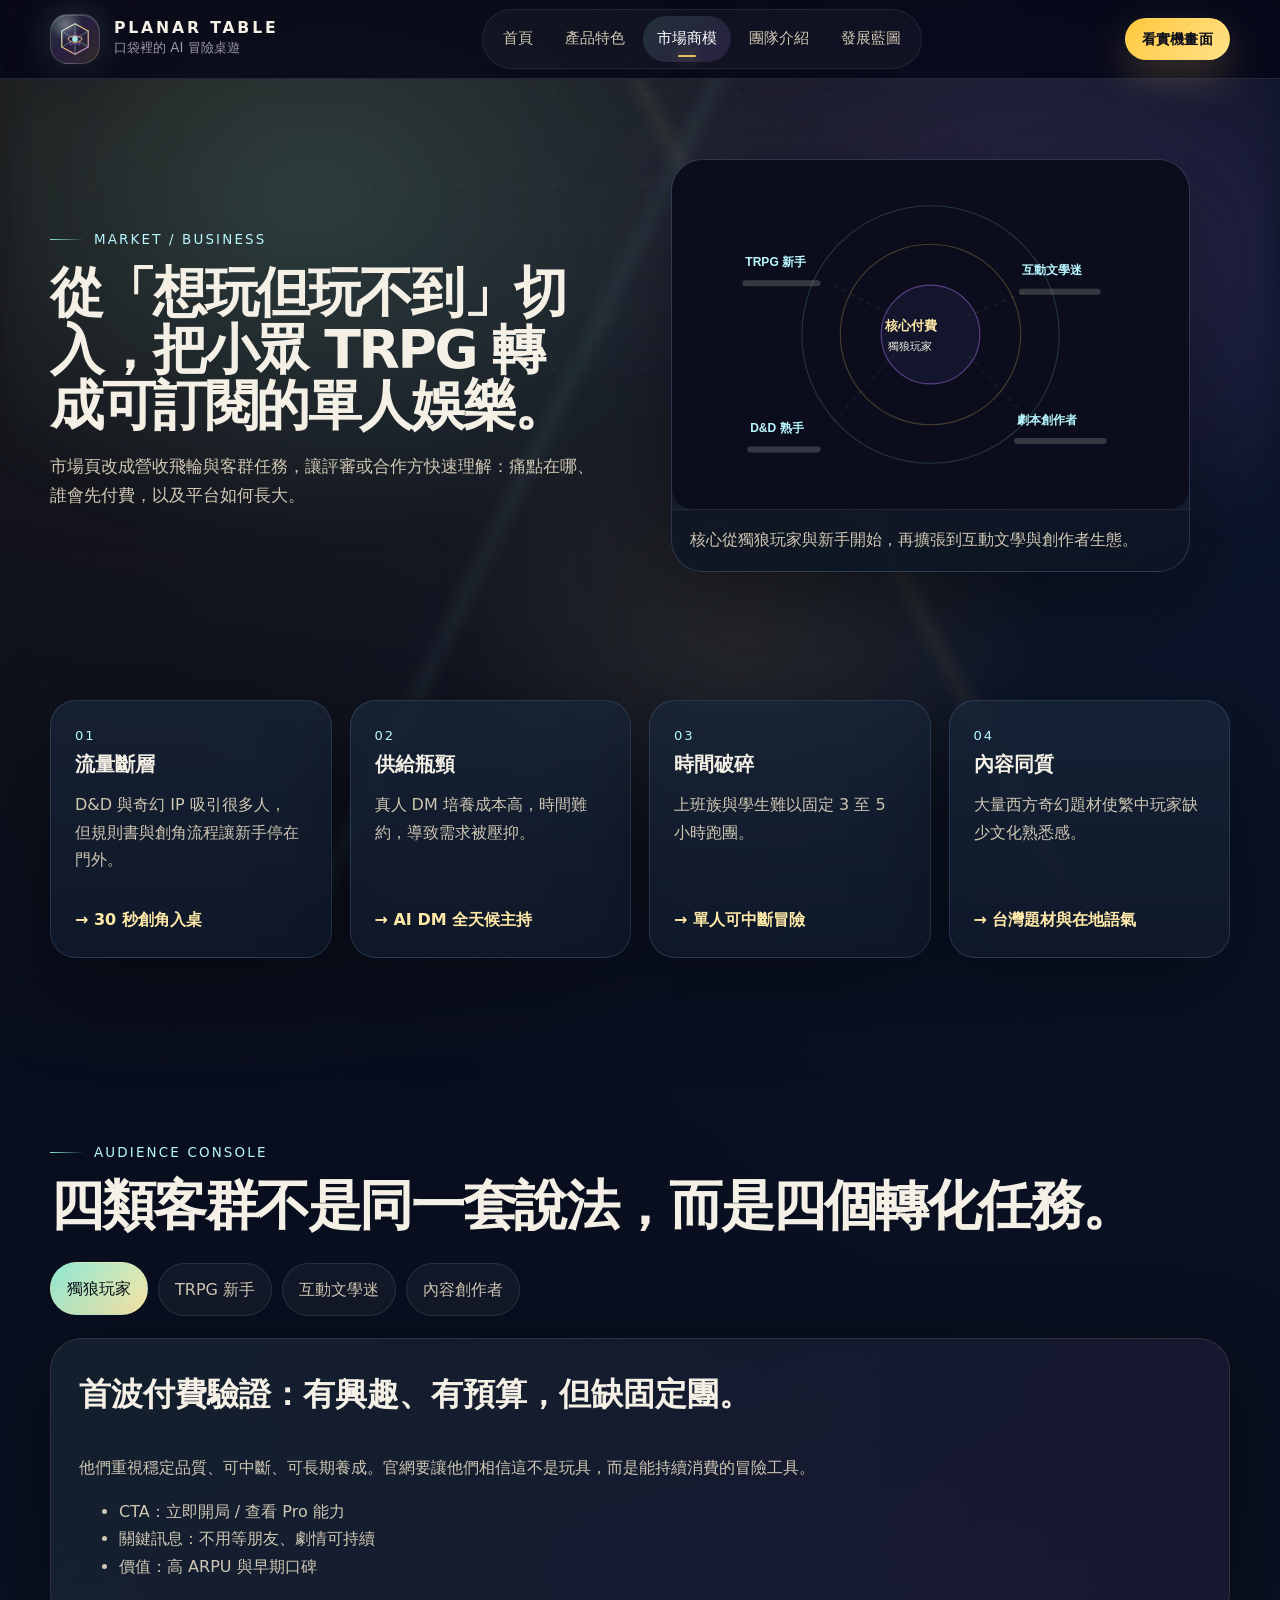
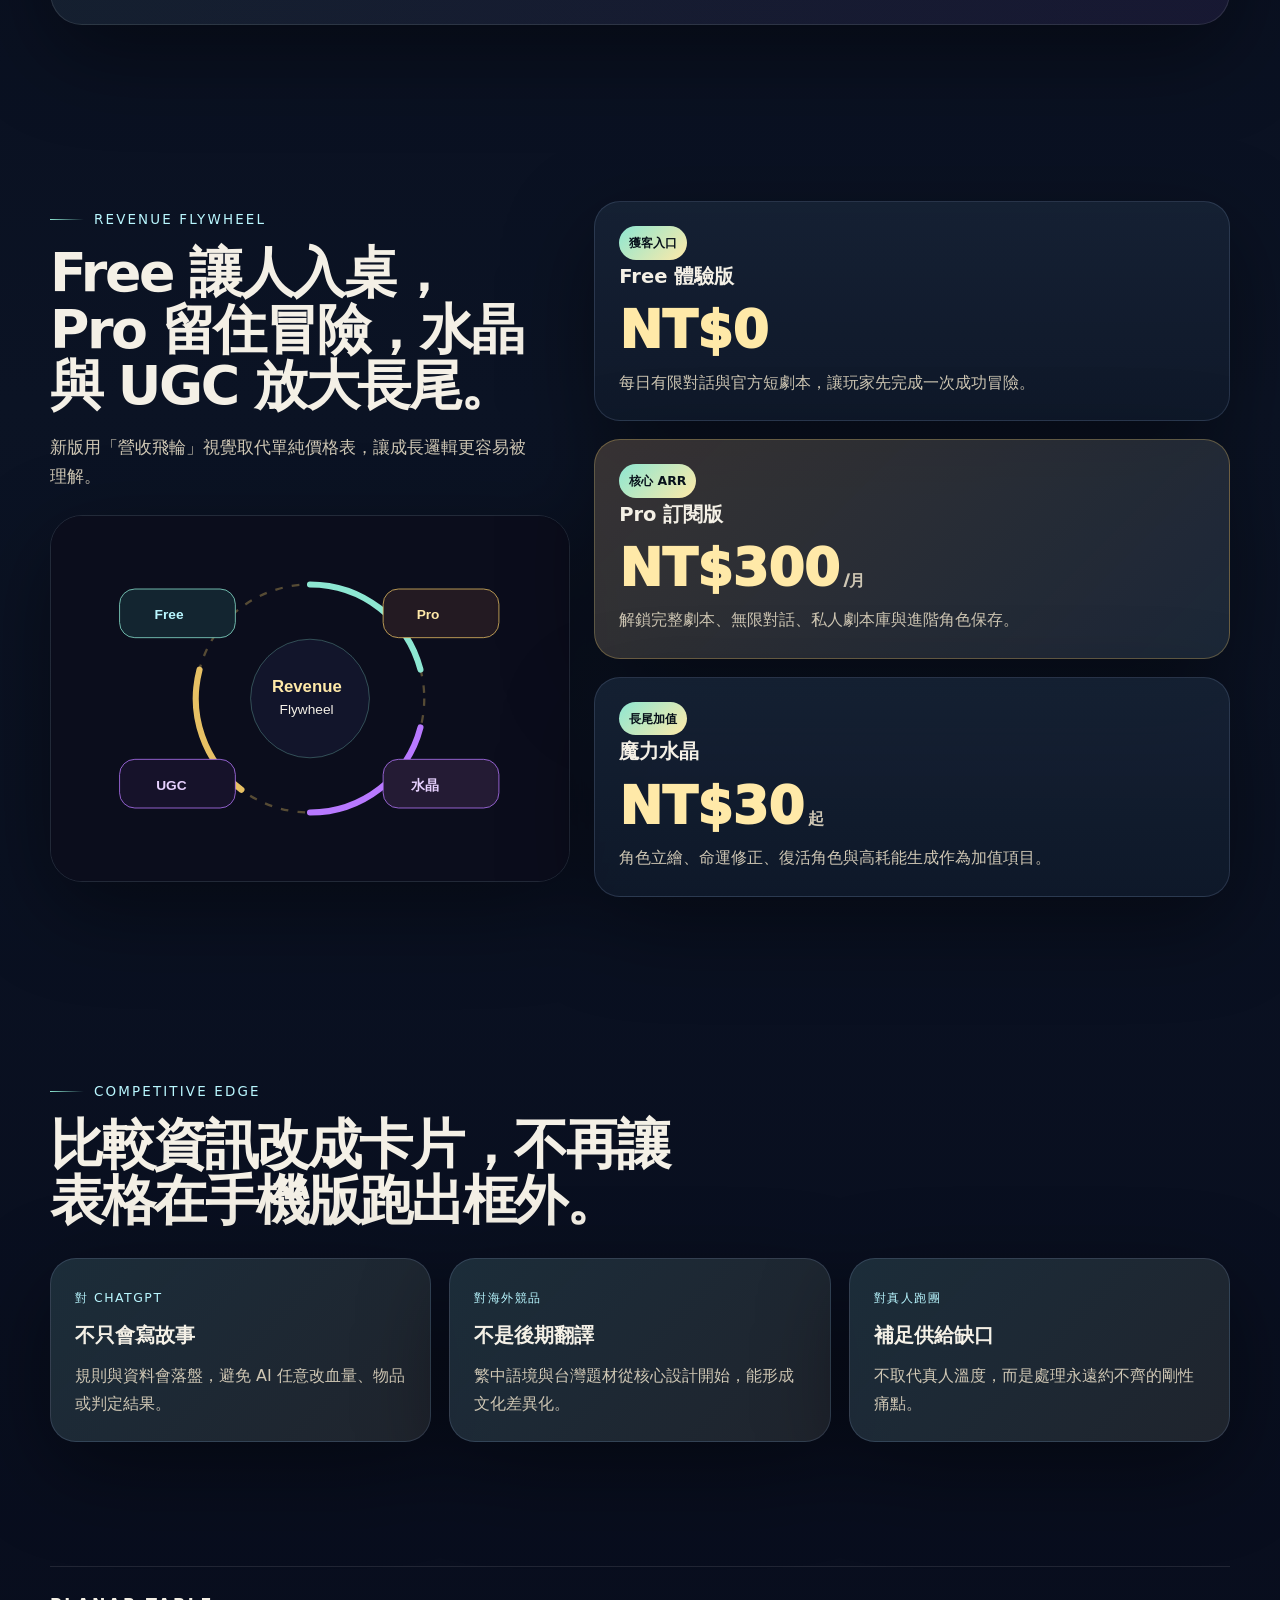
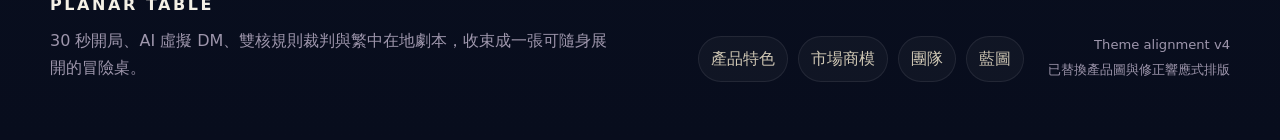
==== commit 2691999d: "update" ====
--- a/market.html
+++ b/market.html
@@ -4,16 +4,16 @@
   <meta charset="utf-8">
   <meta name="viewport" content="width=device-width, initial-scale=1">
   <title>Planar Table｜市場與商業模式</title>
-  <meta name="description" content="說明 Planar Table 的市場痛點、目標客群、訂閱與 UGC 分潤商業模式。">
+  <meta name="description" content="Planar Table 市場痛點、目標客群、訂閱與 UGC 分潤商業模式。">
   <meta name="theme-color" content="#090B18">
   <link rel="icon" href="assets/images/planar-mark.svg" type="image/svg+xml">
+  <script>document.documentElement.classList.add('js')</script>
   <link rel="stylesheet" href="assets/css/base.css">
   <link rel="stylesheet" href="assets/css/pages.css">
 </head>
 <body data-page="market">
   <div class="site-aurora" aria-hidden="true"></div>
-  
-<header class="site-header">
+  <header class="site-header">
   <div class="container header-inner">
     <a class="brand" href="index.html" aria-label="Planar Table 首頁">
       <span class="brand-mark"><svg viewBox="0 0 72 72" fill="none" xmlns="http://www.w3.org/2000/svg" aria-hidden="true">
@@ -42,19 +42,18 @@
       <a href="roadmap.html" data-page-link="roadmap">發展藍圖</a>
     </nav>
     <div class="header-actions">
-      <a class="btn btn-compact btn-primary" href="product.html#demo">體驗設計</a>
-      <button class="menu-toggle" data-menu-toggle aria-label="切換選單"><span></span><span></span><span></span></button>
+      <a class="btn btn-compact btn-primary" href="product.html#demo">看實機畫面</a>
+      <button class="menu-toggle" data-menu-toggle aria-label="切換選單" aria-expanded="false"><span></span><span></span><span></span></button>
     </div>
   </div>
 </header>
-
   <main>
 <section class="page-hero">
   <div class="container page-hero-grid">
     <div class="reveal">
       <div class="eyebrow">Market / Business</div>
       <h1 class="section-title">從「想玩但玩不到」切入，把小眾 TRPG 轉成可訂閱的單人娛樂。</h1>
-      <p class="page-lead">新版市場頁不只列痛點，而是把流量、付費、內容供給與長尾加值整理成一個可被投資人理解的營收飛輪。</p>
+      <p class="page-lead">市場頁改成營收飛輪與客群任務，讓評審或合作方快速理解：痛點在哪、誰會先付費，以及平台如何長大。</p>
     </div>
     <figure class="image-card reveal"><img src="assets/images/audience-map.svg" alt="Planar Table 目標客群地圖"><figcaption class="caption">核心從獨狼玩家與新手開始，再擴張到互動文學與創作者生態。</figcaption></figure>
   </div>
@@ -62,7 +61,7 @@
 
 <section class="section">
   <div class="container pain-grid">
-    <article class="pain-card reveal"><span>01</span><h3>流量斷層</h3><p>D&D 與奇幻 IP 吸引很多人，但規則書與創角流程讓新手停在門外。</p><strong>→ 30 秒創角入桌</strong></article>
+    <article class="pain-card reveal"><span>01</span><h3>流量斷層</h3><p>D&amp;D 與奇幻 IP 吸引很多人，但規則書與創角流程讓新手停在門外。</p><strong>→ 30 秒創角入桌</strong></article>
     <article class="pain-card reveal"><span>02</span><h3>供給瓶頸</h3><p>真人 DM 培養成本高，時間難約，導致需求被壓抑。</p><strong>→ AI DM 全天候主持</strong></article>
     <article class="pain-card reveal"><span>03</span><h3>時間破碎</h3><p>上班族與學生難以固定 3 至 5 小時跑團。</p><strong>→ 單人可中斷冒險</strong></article>
     <article class="pain-card reveal"><span>04</span><h3>內容同質</h3><p>大量西方奇幻題材使繁中玩家缺少文化熟悉感。</p><strong>→ 台灣題材與在地語氣</strong></article>
@@ -93,7 +92,7 @@
     <div class="pricing-copy reveal">
       <div class="eyebrow">Revenue Flywheel</div>
       <h2 class="section-title">Free 讓人入桌，Pro 留住冒險，水晶與 UGC 放大長尾。</h2>
-      <p class="section-desc">新版用「營收飛輪」視覺取代單純價格表，讓評審或合作方更容易看懂成長邏輯。</p>
+      <p class="section-desc">新版用「營收飛輪」視覺取代單純價格表，讓成長邏輯更容易被理解。</p>
       <img src="assets/images/pricing-flywheel.svg" alt="Planar Table 營收飛輪">
     </div>
     <div class="pricing-grid reveal">
@@ -105,22 +104,18 @@
 </section>
 
 <section class="section">
-  <div class="container two-up">
-    <figure class="image-card reveal"><img src="assets/images/competition.svg" alt="Planar Table 競品差異視覺"><figcaption class="caption">對通用 AI：不是只會寫故事；對海外競品：不只是翻譯；對實體跑團：補足時間與供給缺口。</figcaption></figure>
-    <article class="panel reveal">
-      <h3>一句話講差異化</h3>
-      <p class="big-line">懂中文、懂規則、也懂你真的想「玩」而不是只看故事。</p>
-      <ul>
-        <li><strong>對 ChatGPT：</strong>規則與資料落盤，不讓 AI 任意改血量。</li>
-        <li><strong>對國外競品：</strong>繁中語境與台灣題材是從核心設計開始，而非後期翻譯。</li>
-        <li><strong>對真人跑團：</strong>不取代真人溫度，而是處理永遠約不齊的剛性痛點。</li>
-      </ul>
-    </article>
+  <div class="container">
+    <div class="eyebrow reveal">Competitive Edge</div>
+    <h2 class="section-title reveal">比較資訊改成卡片，不再讓表格在手機版跑出框外。</h2>
+    <div class="strategy-grid">
+      <article class="strategy-card reveal"><span>對 ChatGPT</span><h3>不只會寫故事</h3><p>規則與資料會落盤，避免 AI 任意改血量、物品或判定結果。</p></article>
+      <article class="strategy-card reveal"><span>對海外競品</span><h3>不是後期翻譯</h3><p>繁中語境與台灣題材從核心設計開始，能形成文化差異化。</p></article>
+      <article class="strategy-card reveal"><span>對真人跑團</span><h3>補足供給缺口</h3><p>不取代真人溫度，而是處理永遠約不齊的剛性痛點。</p></article>
+    </div>
   </div>
 </section>
-</main>
-  
-<footer class="footer">
+  </main>
+  <footer class="footer">
   <div class="container footer-grid">
     <div>
       <div class="footer-brand">PLANAR TABLE</div>
@@ -133,13 +128,12 @@
       <a href="roadmap.html">藍圖</a>
     </div>
     <div class="footer-note">
-      <span>Theme alignment v3</span>
-      <span>已納入 MVP 實機截圖與提案內容</span>
+      <span>Theme alignment v4</span>
+      <span>已替換產品圖與修正響應式排版</span>
     </div>
   </div>
 </footer>
-
   <script src="assets/js/main.js"></script>
   <script src="assets/js/market.js"></script>
 </body>
-</html>+</html>
--- a/assets/css/pages.css
+++ b/assets/css/pages.css
@@ -111,3 +111,248 @@
   .phone-shot-grid { grid-template-columns: 1fr; }
   .phone-shot { max-width: 420px; margin-inline: auto; }
 }
+
+/* v4 layout and media refinements */
+html { -webkit-text-size-adjust: 100%; }
+body {
+  line-break: strict;
+  overflow-wrap: normal;
+}
+h1, h2, h3, .section-title, .big-line, .hero-copy h1 {
+  text-wrap: balance;
+  word-break: keep-all;
+}
+p, li, figcaption, .page-lead, .section-desc, .caption, .phone-shot span {
+  text-wrap: pretty;
+  overflow-wrap: break-word;
+}
+img { height: auto; }
+main, section, article, figure, .panel, .card, .image-card, .phone-shot, .tier,
+.metric, .loop-card, .pain-card, .team-card, .quest-card, .engine-card,
+.tab-deck, .tab-panel, .strategy-card, .scenario-card {
+  min-width: 0;
+}
+.hero-grid-wide {
+  grid-template-columns: minmax(0, .92fr) minmax(420px, 1.08fr);
+}
+.hero-board-image img {
+  aspect-ratio: 16 / 9;
+  object-fit: cover;
+  object-position: center;
+}
+.showcase-image img {
+  aspect-ratio: 16 / 9;
+  object-fit: cover;
+  object-position: center;
+}
+.page-hero-product .page-hero-grid {
+  grid-template-columns: minmax(0, .82fr) minmax(420px, 1.18fr);
+}
+.clean-engine-lab .engine-card {
+  min-height: auto;
+}
+.engine-bridge span {
+  white-space: nowrap;
+}
+.compact-shot-grid .phone-shot img {
+  max-height: 720px;
+}
+.phone-shot-grid {
+  align-items: start;
+}
+.phone-shot strong {
+  color: var(--gold-2);
+}
+.phone-shot img {
+  background: #07111f;
+}
+.scenario-grid,
+.strategy-grid {
+  display: grid;
+  grid-template-columns: repeat(3, minmax(0, 1fr));
+  gap: 18px;
+  margin-top: 28px;
+}
+.scenario-card,
+.strategy-card {
+  padding: 24px;
+  border-radius: 26px;
+  border: 1px solid rgba(112,132,165,.28);
+  background: linear-gradient(180deg, rgba(24,37,56,.78), rgba(16,26,43,.84));
+  box-shadow: var(--shadow);
+}
+.scenario-card span,
+.strategy-card span {
+  display: inline-block;
+  color: var(--cyan-2);
+  letter-spacing: .12em;
+  text-transform: uppercase;
+  font-size: .78rem;
+  margin-bottom: 10px;
+}
+.scenario-card h3,
+.strategy-card h3 {
+  margin: 0 0 10px;
+  font-size: 1.25rem;
+}
+.scenario-card p,
+.strategy-card p {
+  margin: 0;
+  color: var(--ink-soft);
+}
+.strategy-card {
+  background: linear-gradient(135deg, rgba(141,231,210,.10), rgba(231,192,100,.08)), rgba(16,26,43,.84);
+}
+.feature-matrix,
+.table-wrap {
+  width: 100%;
+  overflow-x: auto;
+  -webkit-overflow-scrolling: touch;
+}
+.feature-matrix > div {
+  grid-template-columns: minmax(8rem, .8fr) minmax(0, 1fr) minmax(0, 1fr);
+}
+.feature-matrix > div > *,
+table td,
+table th {
+  min-width: 0;
+  overflow-wrap: break-word;
+  word-break: normal;
+}
+table {
+  width: 100%;
+  border-collapse: collapse;
+  table-layout: fixed;
+}
+th, td {
+  padding: 14px 16px;
+  border: 1px solid rgba(255,255,255,.1);
+  vertical-align: top;
+}
+.price { white-space: nowrap; }
+.role, .phase, .tag, .kicker, .eyebrow { overflow-wrap: normal; }
+.footer p { max-width: 56ch; }
+
+@media (max-width: 1180px) {
+  .hero-grid-wide,
+  .page-hero-product .page-hero-grid {
+    grid-template-columns: 1fr;
+  }
+  .hero-board-image,
+  .showcase-image {
+    max-width: 960px;
+  }
+}
+@media (max-width: 980px) {
+  .scenario-grid,
+  .strategy-grid {
+    grid-template-columns: 1fr;
+  }
+  .header-actions .btn {
+    display: none;
+  }
+}
+@media (max-width: 860px) {
+  .nav {
+    max-height: calc(100vh - 96px);
+    overflow-y: auto;
+  }
+  .section-title, .hero-copy h1 {
+    letter-spacing: -.035em;
+  }
+  .hero-board-image img,
+  .showcase-image img {
+    aspect-ratio: 16 / 10;
+  }
+  .phone-shot-grid {
+    gap: 22px;
+  }
+  .phone-shot img {
+    max-height: none;
+  }
+  .tab-panel {
+    padding: 22px;
+  }
+  .tabs {
+    display: grid;
+    grid-template-columns: repeat(2, minmax(0, 1fr));
+  }
+  .tab-btn {
+    width: 100%;
+    padding-inline: 12px;
+  }
+  table {
+    min-width: 640px;
+  }
+}
+@media (max-width: 620px) {
+  .container { width: min(calc(100% - 24px), var(--maxw)); }
+  .hero-copy h1 {
+    font-size: clamp(2.3rem, 13vw, 3.7rem);
+    line-height: 1.04;
+  }
+  .section-title {
+    font-size: clamp(1.85rem, 9vw, 2.65rem);
+    line-height: 1.12;
+  }
+  .page-lead,
+  .section-desc,
+  .hero-copy p {
+    font-size: 1rem;
+  }
+  .kicker {
+    width: fit-content;
+    max-width: 100%;
+    white-space: normal;
+    line-height: 1.45;
+  }
+  .hero-actions .btn,
+  .callout-actions .btn {
+    width: 100%;
+  }
+  .hero-board,
+  .image-card,
+  .callout,
+  .panel,
+  .team-note,
+  .phone-shot,
+  .scenario-card,
+  .strategy-card {
+    border-radius: 22px;
+  }
+  .hero-board { padding: 10px; }
+  .hero-board img { border-radius: 18px; }
+  .board-toolbar,
+  .board-status {
+    font-size: .72rem;
+    letter-spacing: .08em;
+  }
+  .tabs { grid-template-columns: 1fr; }
+  .tier, .pain-card, .quest-card, .loop-card, .team-card, .engine-card, .panel {
+    padding: 22px;
+  }
+  .footer-links {
+    align-items: flex-start;
+    justify-content: flex-start;
+  }
+}
+@media (max-width: 380px) {
+  .brand-copy strong { font-size: .86rem; letter-spacing: .12em; }
+  .brand-mark { width: 44px; height: 44px; border-radius: 15px; }
+  .metric strong { font-size: 1.75rem; }
+  .price { font-size: 2rem; }
+}
+
+/* Reveal is visible without JavaScript; animation only activates when .js is present. */
+.reveal { opacity: 1; transform: none; }
+.js .reveal { opacity: 0; transform: translateY(18px); transition: opacity .7s ease, transform .7s ease; }
+.js .reveal.visible { opacity: 1; transform: translateY(0); }
+
+/* v4 overflow hotfix: allow Traditional Chinese headings to wrap naturally. */
+h1, h2, h3, .section-title, .big-line, .hero-copy h1 {
+  word-break: normal;
+  overflow-wrap: break-word;
+}
+.image-card, .image-card img, .hero-board, .hero-board img {
+  max-width: 100%;
+}
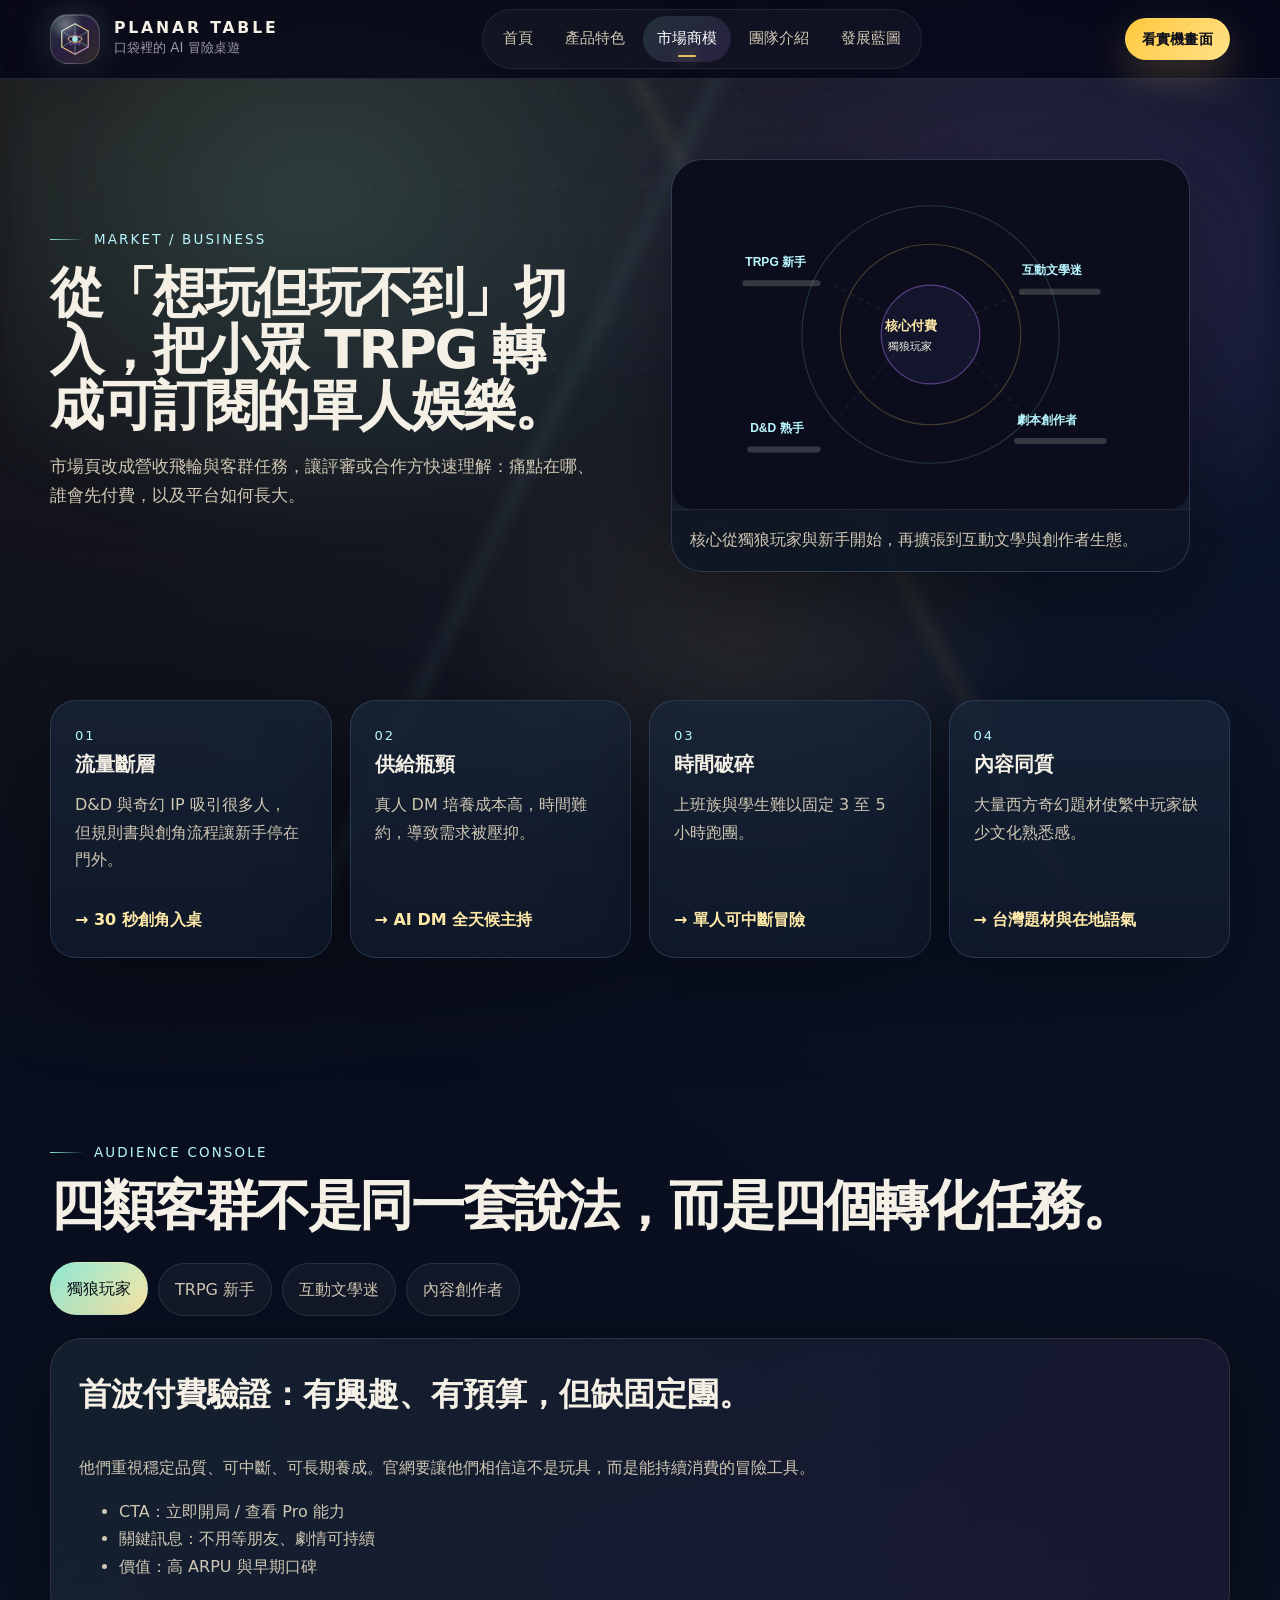
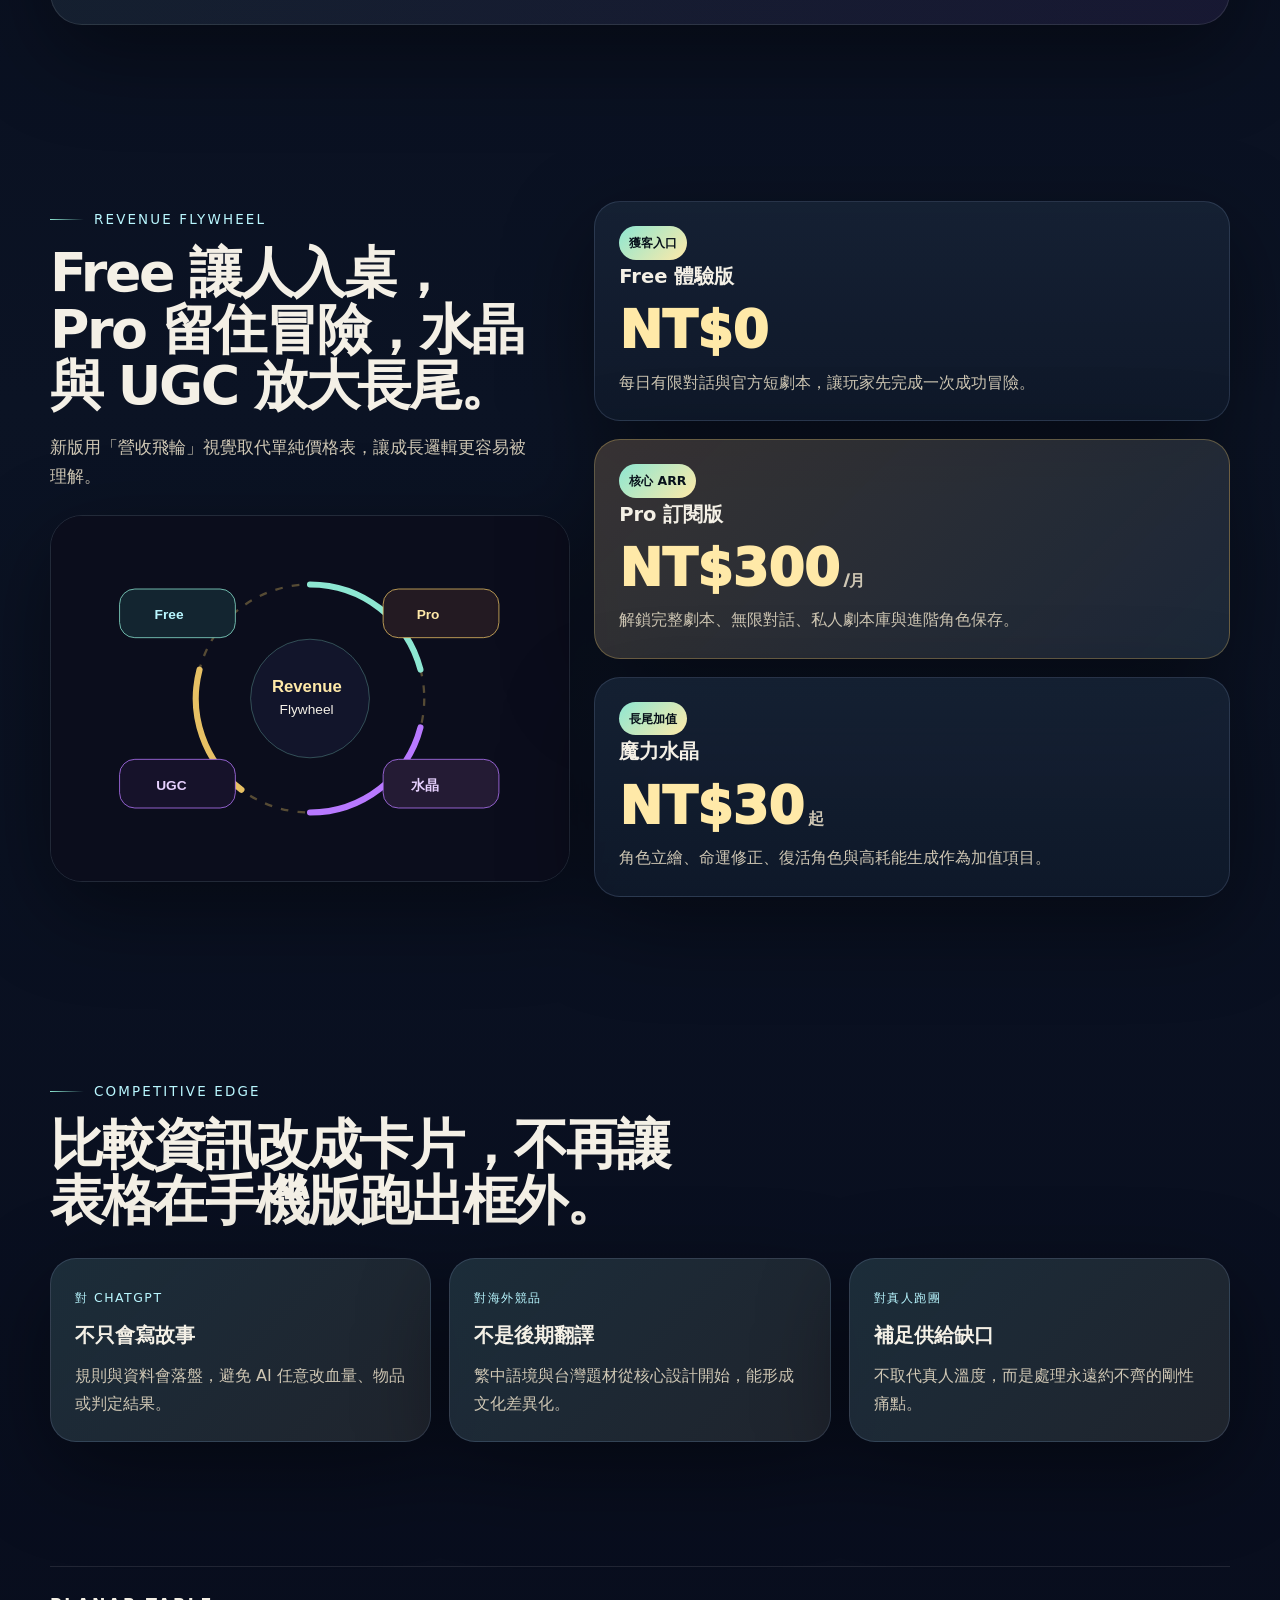
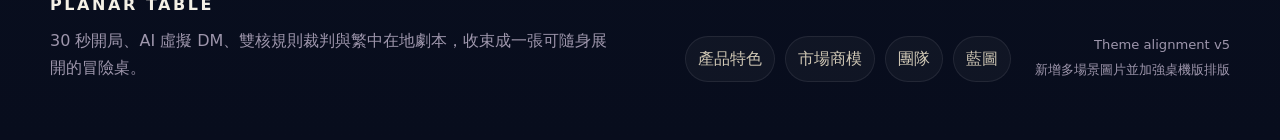
==== commit 9b2ed7f7: "update" ====
--- a/market.html
+++ b/market.html
@@ -128,8 +128,8 @@
       <a href="roadmap.html">藍圖</a>
     </div>
     <div class="footer-note">
-      <span>Theme alignment v4</span>
-      <span>已替換產品圖與修正響應式排版</span>
+      <span>Theme alignment v5</span>
+      <span>新增多場景圖片並加強桌機版排版</span>
     </div>
   </div>
 </footer>
--- a/assets/css/pages.css
+++ b/assets/css/pages.css
@@ -356,3 +356,100 @@
 .image-card, .image-card img, .hero-board, .hero-board img {
   max-width: 100%;
 }
+
+/* v5: richer scene imagery and wide-desktop layout fixes */
+@media (min-width: 1280px) {
+  .feature-badges {
+    display: grid;
+    grid-template-columns: repeat(3, minmax(0, 1fr));
+    align-items: stretch;
+    gap: 14px;
+    max-width: 100%;
+  }
+  .feature-badges .badge {
+    min-width: 0;
+    width: 100%;
+    justify-content: flex-start;
+    flex-wrap: wrap;
+    align-content: flex-start;
+  }
+}
+.feature-badges .badge strong {
+  white-space: nowrap;
+}
+.scene-gallery {
+  display: grid;
+  grid-template-columns: repeat(2, minmax(0, 1fr));
+  gap: 22px;
+  margin-top: 30px;
+}
+.scene-tile {
+  margin: 0;
+  padding: 14px;
+  border-radius: 28px;
+  border: 1px solid rgba(112,132,165,.28);
+  background: linear-gradient(180deg, rgba(24,37,56,.86), rgba(10,17,32,.94));
+  box-shadow: var(--shadow);
+}
+.scene-tile img,
+.scenario-card img,
+.scene-band-figure img {
+  width: 100%;
+  display: block;
+  aspect-ratio: 16 / 9;
+  object-fit: cover;
+  object-position: center;
+  border-radius: 20px;
+  border: 1px solid rgba(255,200,61,.16);
+  background: #07111f;
+}
+.scene-tile figcaption {
+  display: grid;
+  gap: 8px;
+  padding: 14px 4px 2px;
+}
+.scene-tile strong,
+.scene-band-figure strong {
+  color: var(--gold-2);
+  font-size: 1.08rem;
+}
+.scene-tile span {
+  color: var(--ink-soft);
+}
+.scenario-card {
+  overflow: hidden;
+}
+.scenario-card img {
+  margin-bottom: 16px;
+}
+.scene-band {
+  margin-top: 24px;
+}
+.scene-band-figure {
+  margin: 0;
+}
+.scene-band-figure .caption {
+  padding-top: 16px;
+}
+@media (min-width: 1450px) {
+  .hero-grid-wide {
+    grid-template-columns: minmax(0, 1fr) minmax(560px, .95fr);
+    gap: 44px;
+  }
+}
+@media (max-width: 980px) {
+  .scene-gallery {
+    grid-template-columns: 1fr;
+  }
+}
+@media (max-width: 620px) {
+  .scene-tile,
+  .scene-band-figure {
+    border-radius: 22px;
+  }
+  .scene-tile img,
+  .scenario-card img,
+  .scene-band-figure img {
+    border-radius: 16px;
+  }
+}
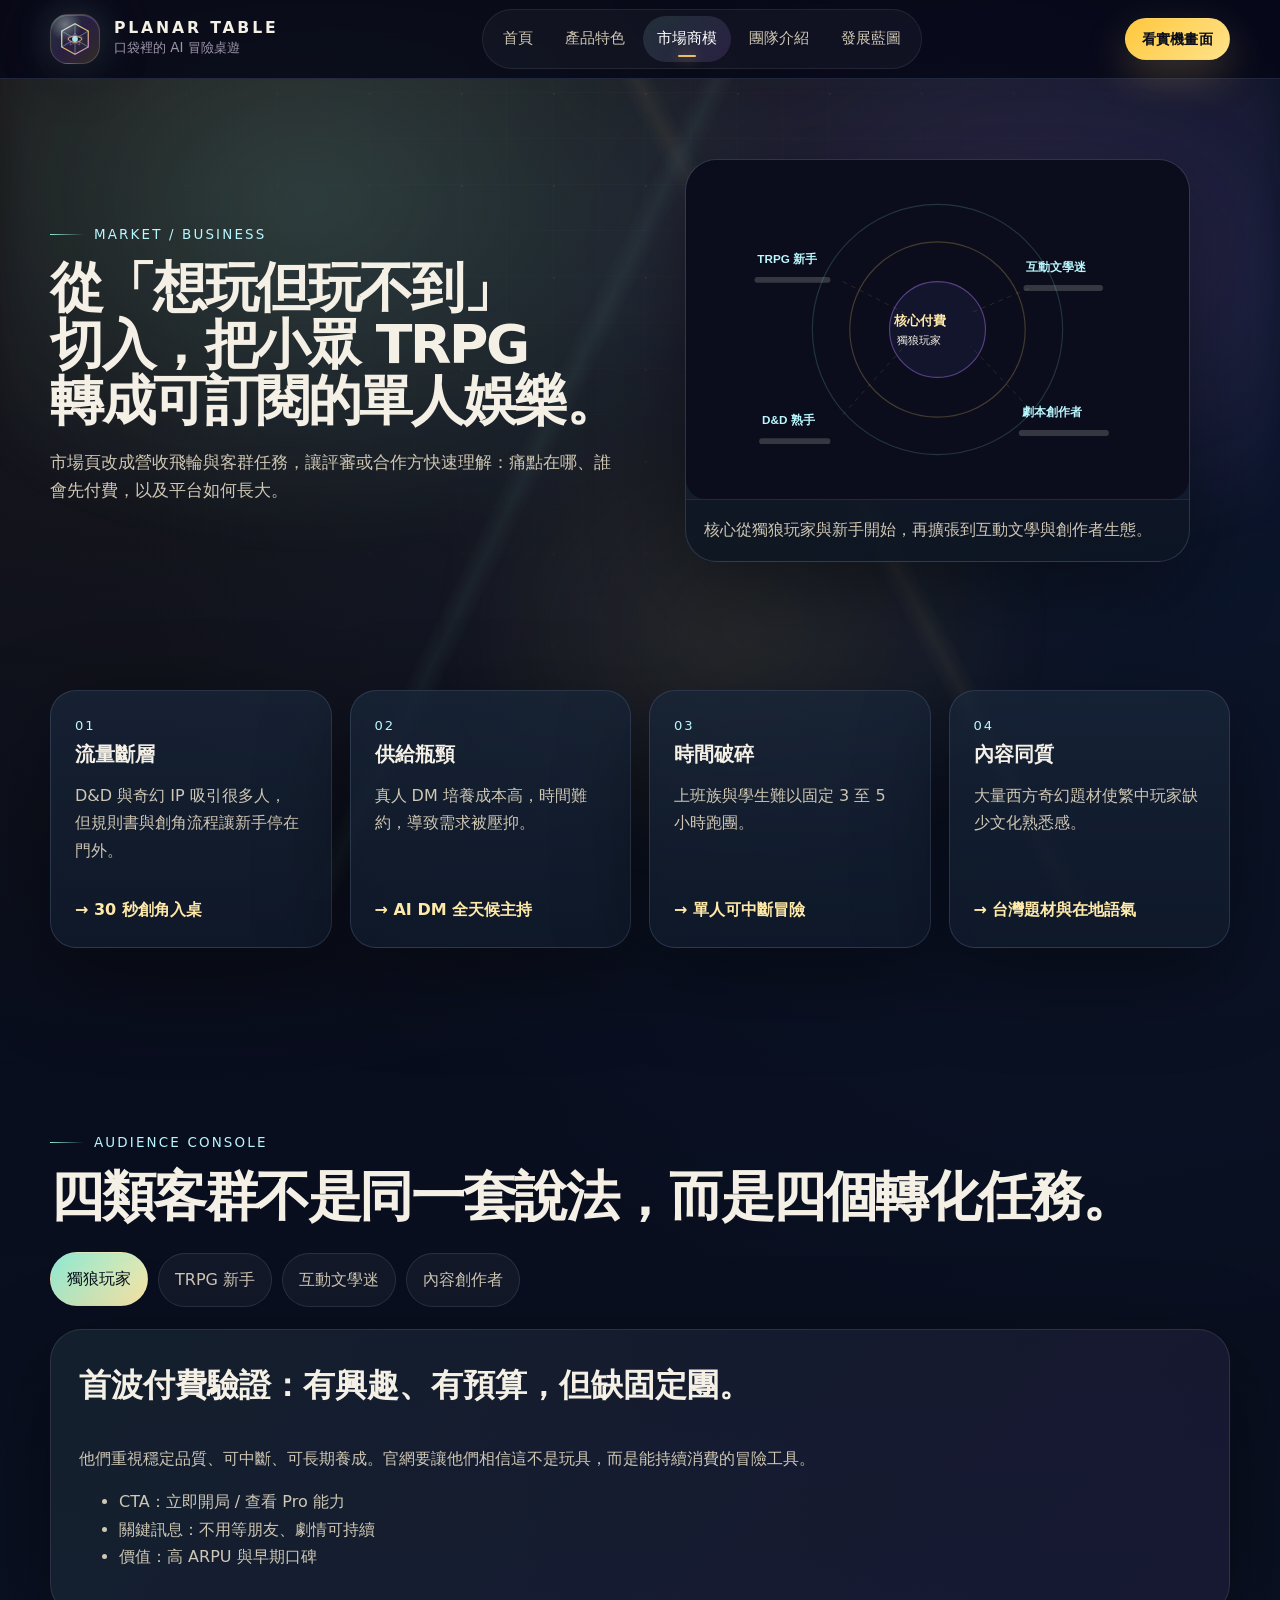
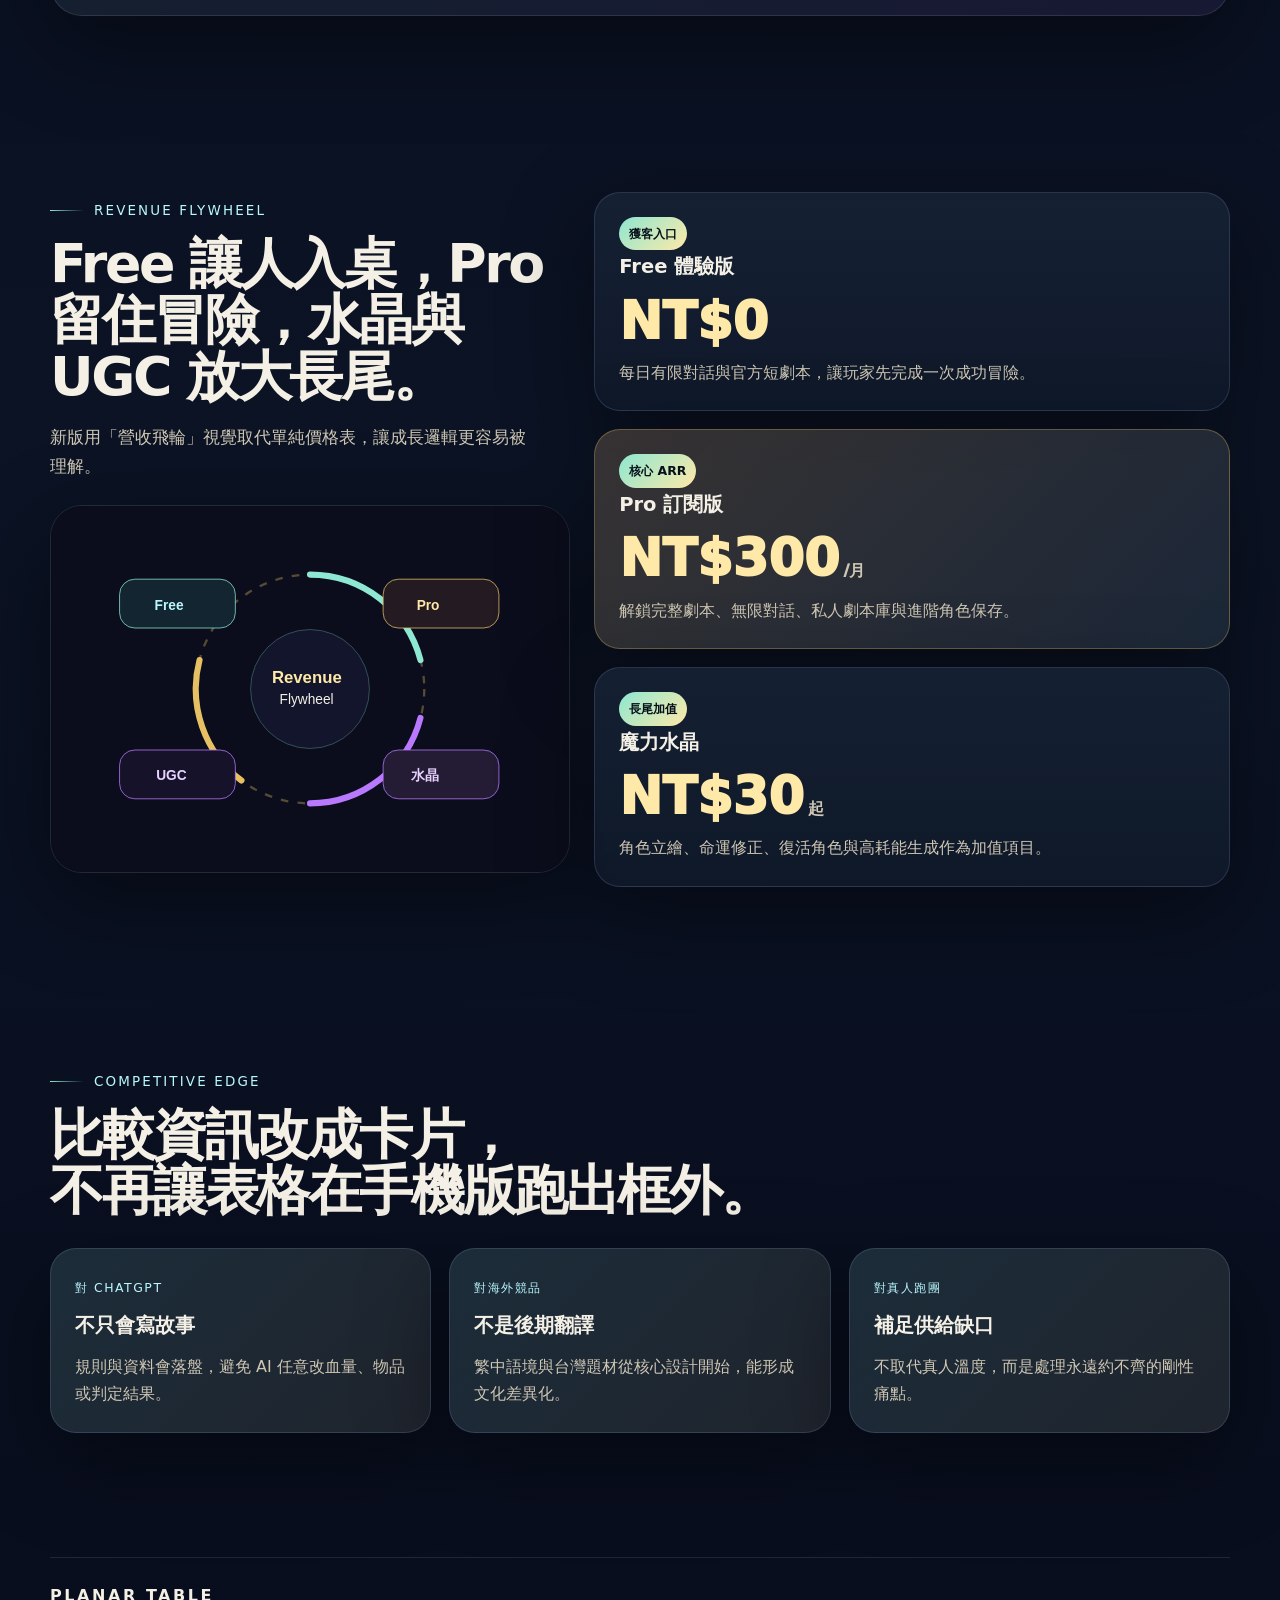
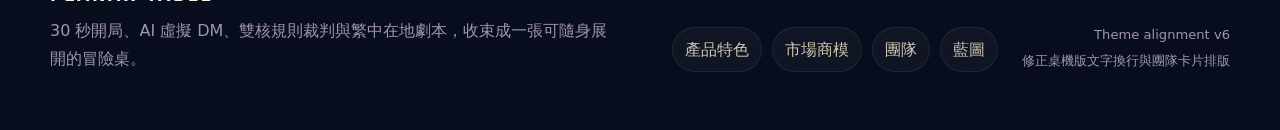
==== commit c66a3103: "update" ====
--- a/market.html
+++ b/market.html
@@ -128,8 +128,8 @@
       <a href="roadmap.html">藍圖</a>
     </div>
     <div class="footer-note">
-      <span>Theme alignment v5</span>
-      <span>新增多場景圖片並加強桌機版排版</span>
+      <span>Theme alignment v6</span>
+      <span>修正桌機版文字換行與團隊卡片排版</span>
     </div>
   </div>
 </footer>
--- a/assets/css/pages.css
+++ b/assets/css/pages.css
@@ -453,3 +453,580 @@
     border-radius: 16px;
   }
 }
+
+/* v6: fix headline wrapping, desktop badge layout, and team-card readability */
+.hero-copy h1.hero-title {
+  font-size: clamp(2.65rem, 4.7vw, 4.55rem);
+  line-height: 1.06;
+  letter-spacing: -0.055em;
+  max-width: 11.5em;
+  word-break: keep-all;
+  overflow-wrap: normal;
+  text-wrap: balance;
+}
+.hero-title .headline-line {
+  display: block;
+}
+.hero-grid-wide {
+  grid-template-columns: minmax(0, 1.08fr) minmax(430px, .92fr);
+  gap: clamp(28px, 4vw, 54px);
+}
+.feature-badges {
+  display: flex;
+  flex-wrap: wrap;
+  align-items: stretch;
+}
+.feature-badges .badge {
+  white-space: nowrap;
+  min-width: max-content;
+  line-height: 1.2;
+}
+@media (min-width: 1024px) {
+  .feature-badges {
+    display: grid;
+    grid-template-columns: repeat(3, max-content);
+    justify-content: start;
+    gap: 12px;
+  }
+  .feature-badges .badge {
+    width: auto;
+    min-width: 0;
+    padding-inline: 15px;
+  }
+}
+@media (min-width: 1320px) {
+  .hero-copy h1.hero-title {
+    font-size: clamp(3rem, 4.45vw, 4.75rem);
+  }
+  .hero-grid-wide {
+    grid-template-columns: minmax(0, 1.02fr) minmax(520px, .98fr);
+  }
+}
+@media (max-width: 1180px) {
+  .hero-grid-wide {
+    grid-template-columns: 1fr;
+  }
+  .hero-copy h1.hero-title {
+    max-width: 12.5em;
+  }
+}
+@media (max-width: 620px) {
+  .hero-copy h1.hero-title {
+    font-size: clamp(2.2rem, 12vw, 3.35rem);
+    line-height: 1.08;
+    max-width: 100%;
+  }
+  .feature-badges .badge {
+    min-width: 0;
+    white-space: normal;
+  }
+}
+.party-grid {
+  grid-template-columns: repeat(2, minmax(0, 1fr));
+  gap: 22px;
+}
+.team-card {
+  display: flex;
+  flex-direction: column;
+  min-height: 0;
+  padding: 28px;
+  overflow-wrap: break-word;
+}
+.team-card h3 {
+  font-size: 1.35rem;
+  margin-bottom: 12px;
+}
+.team-card p {
+  line-height: 1.75;
+}
+.team-card ul {
+  margin: 16px 0 0;
+  padding-left: 1.15rem;
+}
+.team-card li {
+  padding-left: .2rem;
+  line-height: 1.7;
+}
+.team-card .tag {
+  width: fit-content;
+  max-width: 100%;
+  margin-top: auto;
+  white-space: normal;
+  line-height: 1.35;
+}
+.role {
+  line-height: 1.35;
+  word-break: normal;
+}
+@media (max-width: 860px) {
+  .party-grid {
+    grid-template-columns: 1fr;
+  }
+  .team-card {
+    padding: 24px;
+  }
+}
+
+/* v6: typography and desktop card layout corrections */
+.hero-grid-wide {
+  gap: 32px;
+}
+@media (min-width: 1181px) {
+  .hero-grid-wide {
+    grid-template-columns: minmax(540px, 1fr) minmax(500px, .95fr);
+  }
+}
+.hero-title {
+  font-size: clamp(3rem, 4.2vw, 4rem) !important;
+  line-height: 1.04 !important;
+  letter-spacing: -.045em !important;
+  text-wrap: unset !important;
+}
+.hero-title-line {
+  display: block;
+}
+@media (min-width: 861px) {
+  .hero-title-line {
+    white-space: nowrap;
+  }
+  .hero-copy h1,
+  .section-title {
+    word-break: keep-all;
+    overflow-wrap: normal;
+  }
+}
+.feature-badges {
+  align-items: center;
+}
+@media (min-width: 861px) {
+  .feature-badges {
+    display: flex;
+    flex-wrap: nowrap;
+    gap: 10px;
+  }
+  .feature-badges .badge {
+    flex: 0 1 auto;
+    width: auto;
+    min-width: 0;
+    white-space: nowrap;
+    flex-wrap: nowrap;
+    padding: 10px 13px;
+    font-size: .93rem;
+    line-height: 1.2;
+  }
+}
+@media (min-width: 1280px) {
+  .feature-badges {
+    display: flex;
+    flex-wrap: nowrap;
+    max-width: none;
+  }
+  .feature-badges .badge {
+    width: auto;
+  }
+}
+.party-grid {
+  grid-template-columns: repeat(auto-fit, minmax(min(100%, 300px), 1fr));
+  align-items: stretch;
+}
+.team-card {
+  display: flex;
+  flex-direction: column;
+  min-height: auto;
+  gap: 0;
+}
+.team-card p {
+  margin-bottom: 0;
+}
+.team-card ul {
+  margin: 16px 0 18px;
+  padding-left: 1.1rem;
+}
+.team-card li {
+  margin: 0 0 8px;
+  overflow-wrap: break-word;
+}
+.team-card .tag {
+  margin-top: auto;
+  align-self: flex-start;
+  max-width: 100%;
+  white-space: normal;
+  line-height: 1.35;
+}
+.team-card .role {
+  line-height: 1.35;
+  word-break: keep-all;
+  overflow-wrap: normal;
+}
+@media (max-width: 1180px) and (min-width: 721px) {
+  .party-grid {
+    grid-template-columns: repeat(2, minmax(0, 1fr));
+  }
+}
+@media (max-width: 720px) {
+  .party-grid {
+    grid-template-columns: 1fr;
+  }
+}
+@media (max-width: 620px) {
+  .hero-title {
+    font-size: clamp(2.45rem, 12vw, 3.35rem) !important;
+    line-height: 1.08 !important;
+    letter-spacing: -.035em !important;
+  }
+  .hero-title-line {
+    white-space: normal;
+  }
+  .feature-badges {
+    display: grid;
+    grid-template-columns: 1fr;
+  }
+  .feature-badges .badge {
+    white-space: normal;
+    line-height: 1.35;
+  }
+}
+
+/* v6: fix desktop headline wrapping, badge layout, and team card readability */
+.hero-copy h1.hero-title {
+  font-size: clamp(3rem, 4.35vw, 5.05rem);
+  line-height: 1.06;
+  letter-spacing: -0.045em;
+  margin-bottom: 24px;
+  max-width: 12.5ch;
+  text-wrap: auto;
+  word-break: keep-all;
+  overflow-wrap: normal;
+}
+.hero-title .headline-line {
+  display: block;
+  white-space: nowrap;
+}
+@media (min-width: 1181px) {
+  .hero-grid-wide {
+    grid-template-columns: minmax(0, 1.02fr) minmax(390px, .98fr);
+    gap: 40px;
+  }
+}
+.feature-badges {
+  display: flex !important;
+  flex-wrap: wrap;
+  align-items: center;
+  gap: 12px;
+}
+.feature-badges .badge {
+  min-width: 0;
+  width: auto !important;
+  flex: 0 0 auto;
+  justify-content: flex-start;
+  white-space: nowrap;
+  flex-wrap: nowrap !important;
+  line-height: 1.25;
+}
+@media (min-width: 900px) {
+  .feature-badges {
+    flex-wrap: nowrap;
+  }
+  .feature-badges .badge {
+    padding-inline: 16px;
+    font-size: .94rem;
+  }
+}
+body[data-page="team"] {
+  --maxw: 1280px;
+}
+body[data-page="team"] .party-grid {
+  grid-template-columns: repeat(2, minmax(0, 1fr));
+  gap: 22px;
+  align-items: stretch;
+}
+body[data-page="team"] .team-card {
+  min-height: 0;
+  padding: 28px;
+  display: flex;
+  flex-direction: column;
+}
+body[data-page="team"] .team-card p {
+  line-height: 1.75;
+  margin-bottom: 10px;
+}
+body[data-page="team"] .team-card ul {
+  margin: 12px 0 18px;
+  padding-left: 1.25em;
+}
+body[data-page="team"] .team-card li {
+  margin: 7px 0;
+  line-height: 1.65;
+}
+body[data-page="team"] .team-card .tag {
+  margin-top: auto;
+  align-self: flex-start;
+  max-width: 100%;
+  white-space: normal;
+  line-height: 1.35;
+}
+body[data-page="team"] .role {
+  line-height: 1.3;
+  overflow-wrap: anywhere;
+}
+@media (min-width: 1320px) {
+  body[data-page="team"] .party-grid {
+    grid-template-columns: repeat(4, minmax(0, 1fr));
+  }
+  body[data-page="team"] .team-card {
+    padding: 26px;
+  }
+}
+@media (max-width: 760px) {
+  .hero-copy h1.hero-title {
+    font-size: clamp(2.45rem, 11vw, 4.2rem);
+    max-width: 100%;
+  }
+  .hero-title .headline-line {
+    white-space: normal;
+  }
+  .feature-badges,
+  .feature-badges .badge {
+    width: 100% !important;
+  }
+  body[data-page="team"] .party-grid {
+    grid-template-columns: 1fr;
+  }
+}
+
+/* v6: typography and overflow repair pass */
+.hero-copy h1.hero-title {
+  max-width: 8.6em;
+  font-size: clamp(3rem, 4.7vw, 5rem);
+  line-height: 1.03;
+  letter-spacing: -.045em;
+  text-wrap: balance;
+}
+.hero-title-line {
+  display: block;
+}
+.hero-title-line.text-gradient {
+  width: max-content;
+  max-width: 100%;
+}
+.feature-badges {
+  display: flex;
+  flex-wrap: wrap;
+  align-items: stretch;
+  gap: 10px;
+}
+.feature-badges .badge {
+  width: auto;
+  min-width: 0;
+  flex: 0 1 auto;
+  white-space: nowrap;
+  flex-wrap: nowrap;
+  padding-inline: 13px;
+  font-size: .94rem;
+}
+.feature-badges .badge span,
+.feature-badges .badge strong,
+.feature-badges .badge i {
+  white-space: nowrap;
+}
+@media (min-width: 1100px) {
+  .hero-grid-wide {
+    grid-template-columns: minmax(0, .98fr) minmax(460px, .92fr);
+    gap: 34px;
+  }
+  .hero-copy p {
+    max-width: 66ch;
+  }
+}
+@media (min-width: 1280px) {
+  .feature-badges {
+    display: flex;
+    flex-wrap: nowrap;
+  }
+  .feature-badges .badge {
+    flex: 0 0 auto;
+  }
+}
+@media (max-width: 1180px) {
+  .hero-copy h1.hero-title {
+    max-width: 10em;
+    font-size: clamp(2.9rem, 7vw, 4.6rem);
+  }
+}
+@media (max-width: 620px) {
+  .hero-copy h1.hero-title {
+    max-width: 100%;
+    font-size: clamp(2.55rem, 12vw, 3.8rem);
+    line-height: 1.06;
+  }
+  .feature-badges {
+    display: grid;
+    grid-template-columns: 1fr;
+  }
+  .feature-badges .badge {
+    width: 100%;
+    white-space: normal;
+  }
+}
+
+/* Team card readability: avoid cramped four-column cards on normal desktop widths. */
+.party-grid {
+  grid-template-columns: repeat(2, minmax(0, 1fr));
+  align-items: stretch;
+}
+.team-card {
+  display: flex;
+  flex-direction: column;
+  min-height: auto;
+  overflow-wrap: anywhere;
+}
+.team-card h3 {
+  margin-bottom: 12px;
+}
+.team-card p {
+  margin-bottom: 12px;
+  text-wrap: pretty;
+}
+.team-card ul {
+  margin: 10px 0 16px;
+  padding-left: 1.15em;
+}
+.team-card li {
+  margin: .34em 0;
+  line-height: 1.62;
+}
+.team-card .tag {
+  margin-top: auto;
+  width: fit-content;
+  max-width: 100%;
+  white-space: normal;
+}
+@media (min-width: 1380px) {
+  .party-grid {
+    grid-template-columns: repeat(4, minmax(0, 1fr));
+  }
+}
+@media (max-width: 760px) {
+  .party-grid {
+    grid-template-columns: 1fr;
+  }
+}
+
+/* General readable-width safeguards */
+.hero-copy,
+.section-heading,
+.page-lead,
+.section-desc,
+.panel,
+.team-card,
+.loop-card,
+.quest-card,
+.pain-card,
+.scenario-card,
+.scene-tile figcaption {
+  min-width: 0;
+}
+.caption,
+.panel p,
+.panel li,
+.team-card p,
+.team-card li,
+.loop-card p,
+.quest-card p,
+.scenario-card p,
+.scene-tile span {
+  word-break: normal;
+  overflow-wrap: break-word;
+}
+
+/* v6 final hotfix: stable desktop composition and no orphan headline words */
+.hero-copy h1.hero-title {
+  max-width: 12em !important;
+  font-size: clamp(2.75rem, 4vw, 4.35rem) !important;
+  line-height: 1.08 !important;
+  letter-spacing: -.04em !important;
+  text-wrap: balance !important;
+  word-break: keep-all !important;
+  overflow-wrap: normal !important;
+}
+.hero-title-line {
+  display: block !important;
+}
+@media (min-width: 1181px) {
+  .hero-grid-wide {
+    grid-template-columns: minmax(0, 1.12fr) minmax(420px, .88fr) !important;
+    gap: clamp(30px, 4vw, 52px) !important;
+  }
+  .hero-title-line {
+    white-space: nowrap !important;
+  }
+  .hero-copy p {
+    max-width: 68ch !important;
+  }
+}
+@media (max-width: 1180px) {
+  .hero-grid-wide {
+    grid-template-columns: 1fr !important;
+  }
+  .hero-title-line {
+    white-space: normal !important;
+  }
+}
+@media (max-width: 620px) {
+  .hero-copy h1.hero-title {
+    max-width: 100% !important;
+    font-size: clamp(2.35rem, 10.5vw, 3.45rem) !important;
+    line-height: 1.1 !important;
+  }
+}
+.feature-badges {
+  display: flex !important;
+  flex-wrap: wrap !important;
+  gap: 10px !important;
+  align-items: center !important;
+}
+.feature-badges .badge {
+  width: auto !important;
+  min-width: 0 !important;
+  flex: 0 0 auto !important;
+  white-space: nowrap !important;
+  flex-wrap: nowrap !important;
+  padding: 10px 14px !important;
+  font-size: .92rem !important;
+}
+@media (max-width: 620px) {
+  .feature-badges {
+    display: grid !important;
+    grid-template-columns: 1fr !important;
+  }
+  .feature-badges .badge {
+    width: 100% !important;
+    white-space: normal !important;
+  }
+}
+body[data-page="team"] {
+  --maxw: 1180px;
+}
+body[data-page="team"] .party-grid {
+  grid-template-columns: repeat(2, minmax(0, 1fr)) !important;
+  gap: 24px !important;
+}
+body[data-page="team"] .team-card {
+  padding: 30px !important;
+  min-height: 0 !important;
+  overflow: visible !important;
+}
+body[data-page="team"] .team-card p,
+body[data-page="team"] .team-card li {
+  word-break: normal !important;
+  overflow-wrap: break-word !important;
+}
+body[data-page="team"] .team-card .tag {
+  margin-top: auto !important;
+  align-self: flex-start !important;
+}
+@media (max-width: 760px) {
+  body[data-page="team"] .party-grid {
+    grid-template-columns: 1fr !important;
+  }
+}
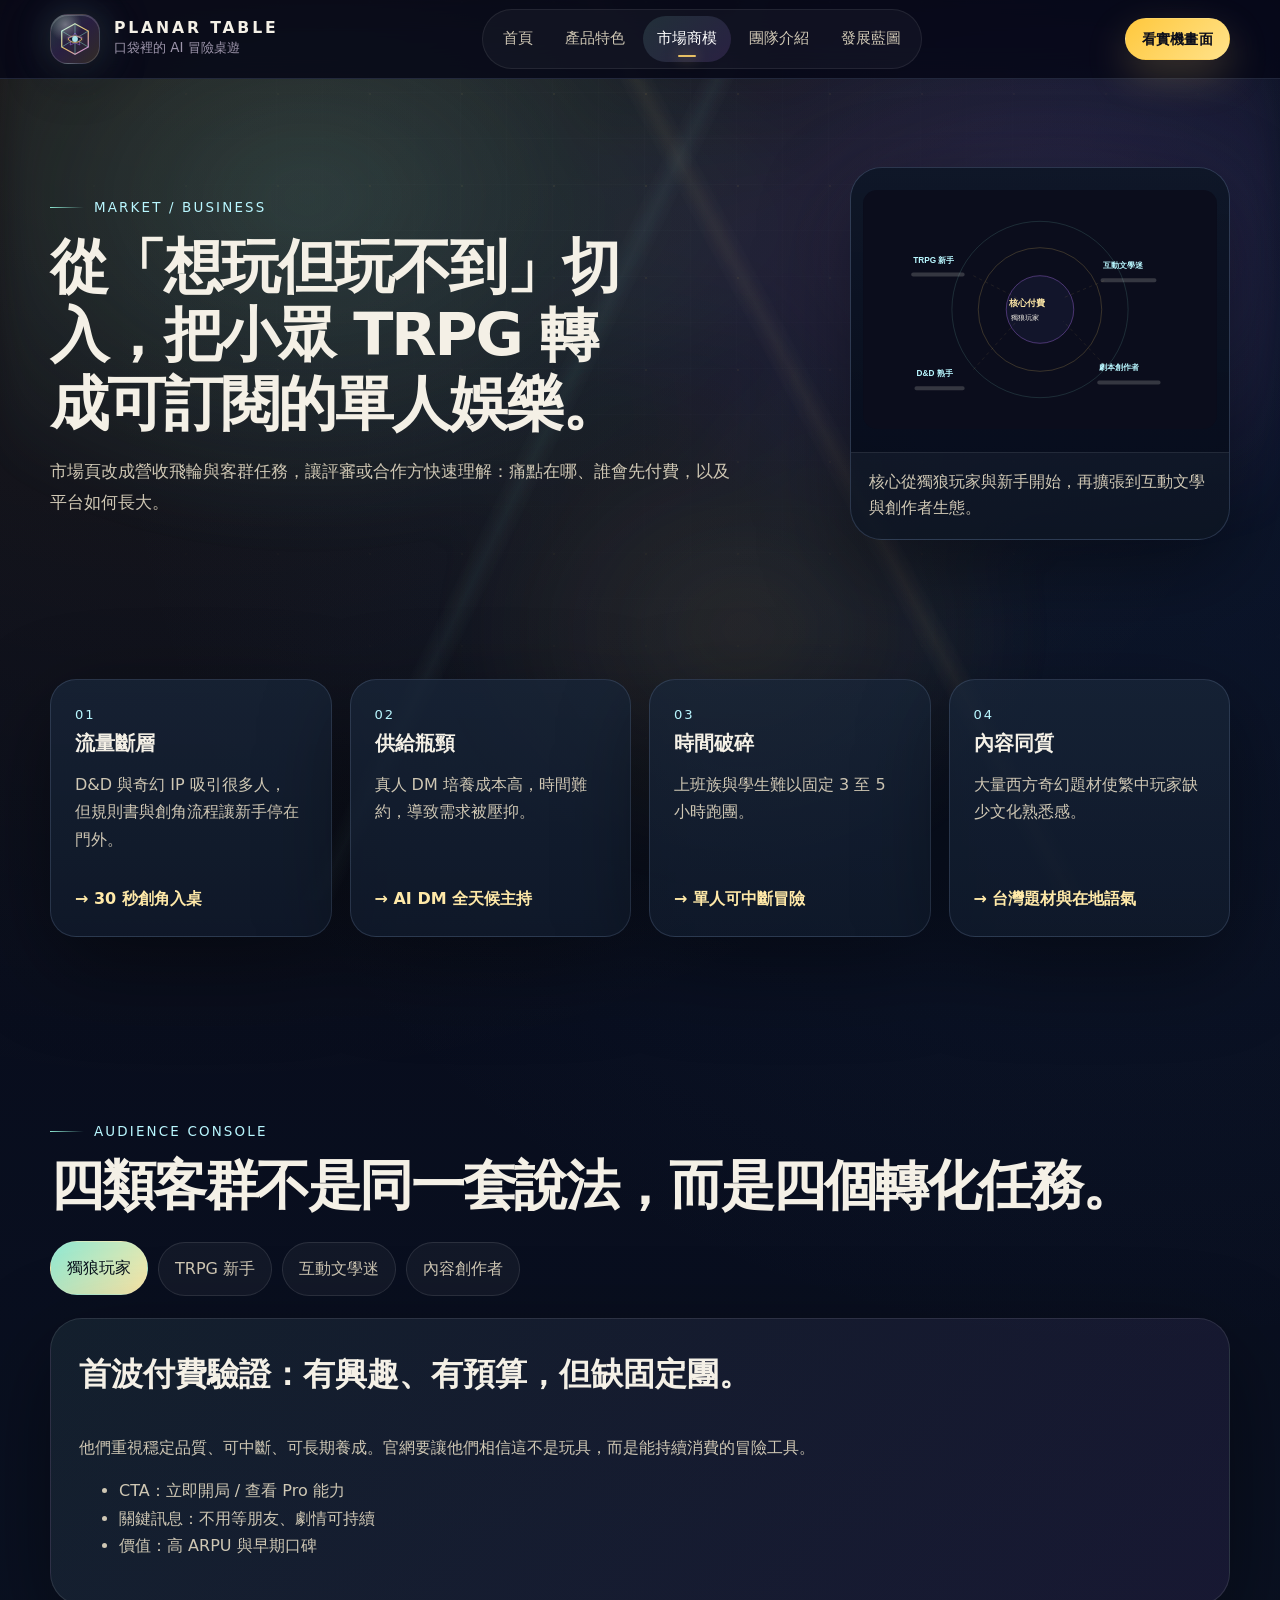
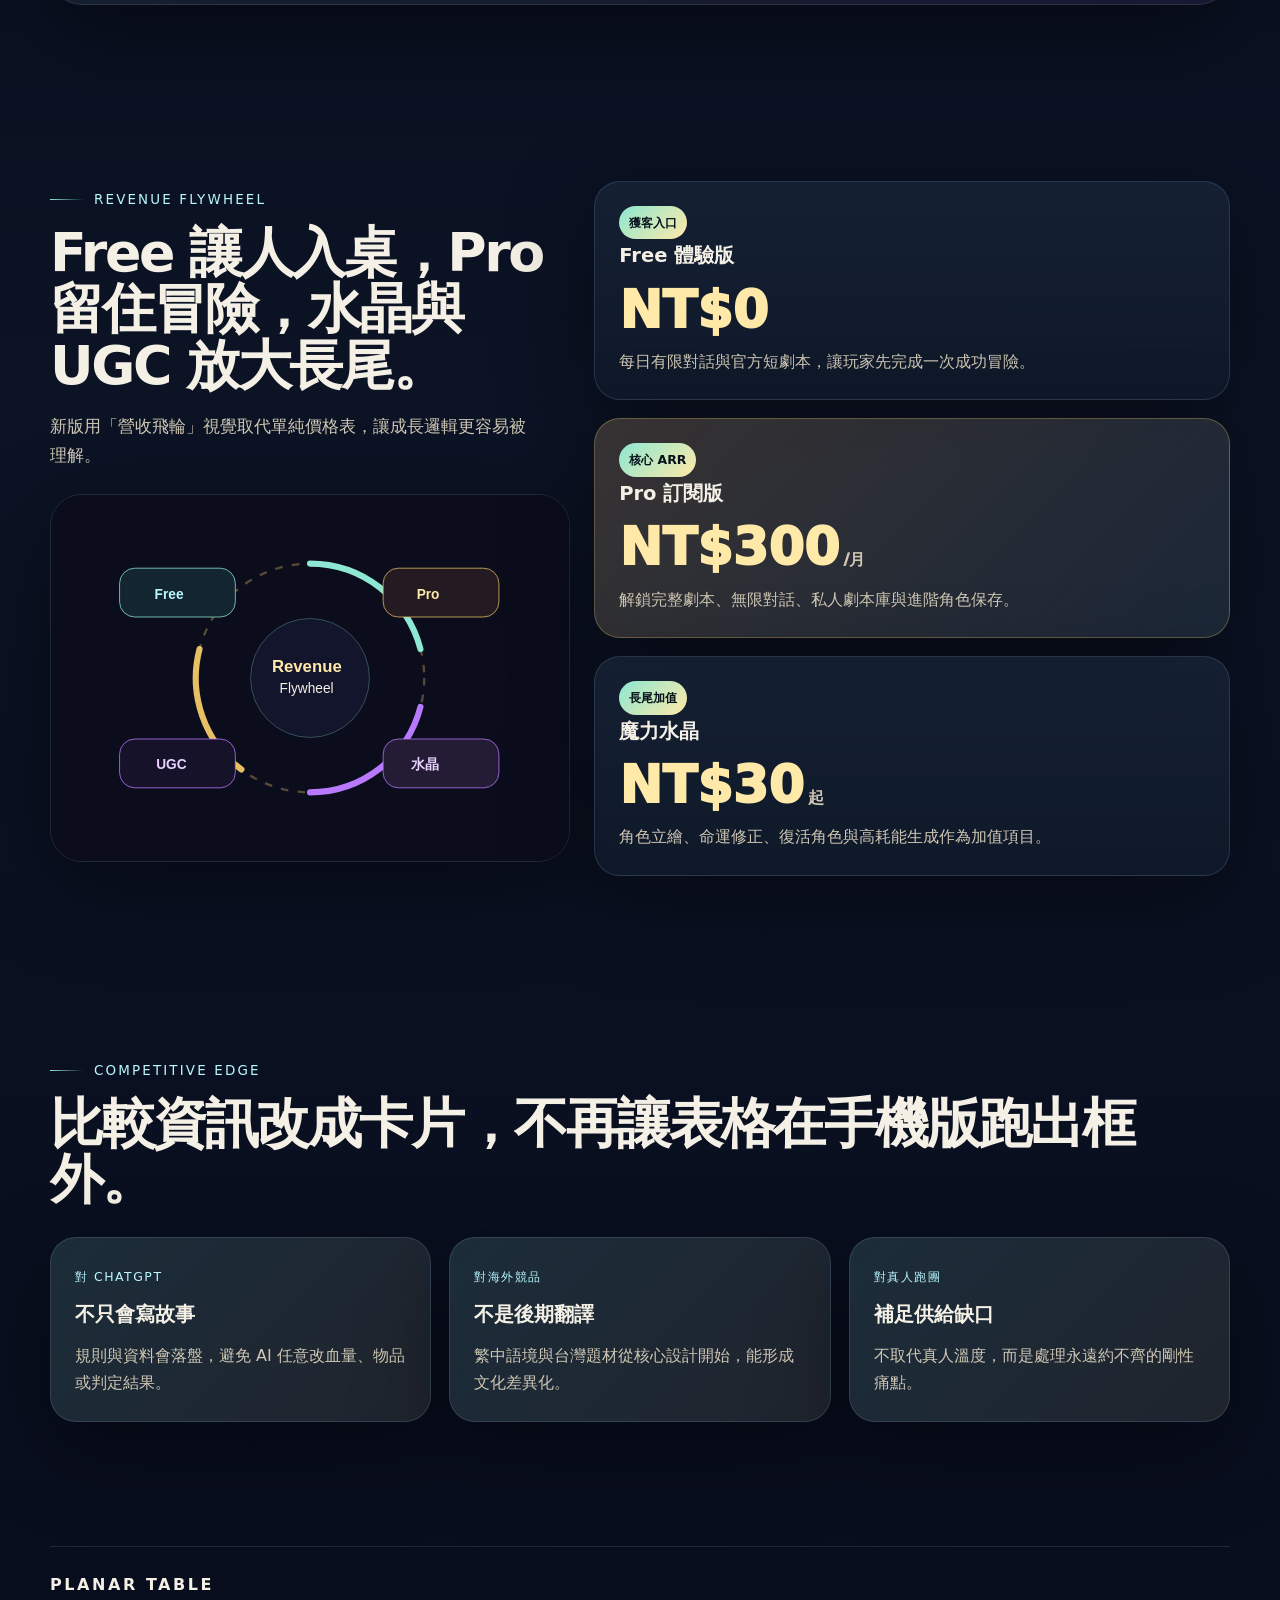
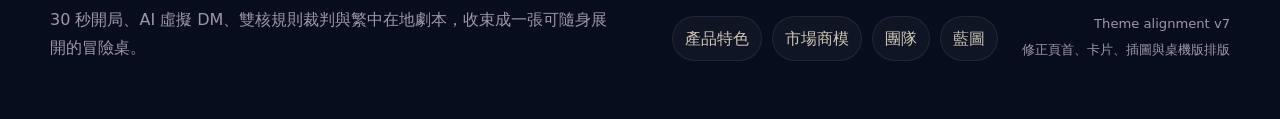
==== commit 78d7726f: "update" ====
--- a/market.html
+++ b/market.html
@@ -128,8 +128,8 @@
       <a href="roadmap.html">藍圖</a>
     </div>
     <div class="footer-note">
-      <span>Theme alignment v6</span>
-      <span>修正桌機版文字換行與團隊卡片排版</span>
+      <span>Theme alignment v7</span>
+      <span>修正頁首、卡片、插圖與桌機版排版</span>
     </div>
   </div>
 </footer>
--- a/assets/css/pages.css
+++ b/assets/css/pages.css
@@ -1030,3 +1030,284 @@
     grid-template-columns: 1fr !important;
   }
 }
+
+/* v7 professional layout fix: prevent desktop overlap and squeezed artwork */
+html, body { max-width: 100%; overflow-x: hidden; }
+.container, .section, .page-hero-grid, .split-layout, .party-grid, .quest-map, .two-up, .custom-tokens {
+  min-width: 0 !important;
+}
+
+/* Page hero should read like a professional landing page, not a squeezed two-column poster. */
+.page-hero {
+  padding: clamp(52px, 7vw, 88px) 0 clamp(34px, 4vw, 56px) !important;
+}
+.page-hero-grid {
+  display: grid !important;
+  grid-template-columns: minmax(0, 1fr) minmax(300px, 380px) !important;
+  gap: clamp(28px, 4vw, 56px) !important;
+  align-items: center !important;
+}
+.page-hero .reveal,
+.page-hero .section-heading {
+  min-width: 0 !important;
+}
+.page-hero .section-title,
+.page-hero-title {
+  max-width: 15.5em !important;
+  font-size: clamp(2.45rem, 4.6vw, 3.9rem) !important;
+  line-height: 1.16 !important;
+  letter-spacing: -.035em !important;
+  word-break: normal !important;
+  overflow-wrap: break-word !important;
+  white-space: normal !important;
+  text-wrap: balance !important;
+}
+.page-hero-title span {
+  display: block !important;
+}
+.page-hero .page-lead {
+  max-width: 64ch !important;
+  line-height: 1.85 !important;
+}
+.page-hero-visual,
+.page-hero .image-card {
+  width: 100% !important;
+  max-width: 380px !important;
+  justify-self: end !important;
+  align-self: center !important;
+  overflow: hidden !important;
+}
+.page-hero-visual img,
+.page-hero .image-card > img {
+  display: block !important;
+  width: 100% !important;
+  height: auto !important;
+  aspect-ratio: 4 / 3 !important;
+  object-fit: contain !important;
+  object-position: center !important;
+  padding: 12px !important;
+  background: linear-gradient(180deg, rgba(10,17,32,.68), rgba(7,13,28,.92)) !important;
+}
+.page-hero .showcase-image,
+.page-hero-product .page-hero-visual {
+  max-width: 560px !important;
+}
+.page-hero .showcase-image img,
+.page-hero-product .page-hero-visual img {
+  aspect-ratio: 16 / 9 !important;
+  object-fit: cover !important;
+  padding: 0 !important;
+}
+.page-hero .caption {
+  writing-mode: horizontal-tb !important;
+  max-width: none !important;
+  white-space: normal !important;
+  word-break: normal !important;
+  overflow-wrap: break-word !important;
+  line-height: 1.65 !important;
+}
+
+/* Product Identity section: keep headline and token cards separated. */
+.split-layout {
+  grid-template-columns: minmax(0, .92fr) minmax(340px, .78fr) !important;
+  gap: clamp(34px, 5vw, 64px) !important;
+  align-items: center !important;
+}
+.split-layout .section-heading {
+  max-width: 660px !important;
+  min-width: 0 !important;
+}
+.split-layout .section-title,
+.split-title {
+  max-width: 13em !important;
+  font-size: clamp(2.15rem, 3.55vw, 3.45rem) !important;
+  line-height: 1.18 !important;
+  letter-spacing: -.035em !important;
+  word-break: normal !important;
+  overflow-wrap: break-word !important;
+  text-wrap: balance !important;
+}
+.split-title br { display: block !important; }
+.custom-tokens {
+  width: 100% !important;
+  max-width: 560px !important;
+  justify-self: end !important;
+}
+.token-card {
+  min-height: 136px !important;
+  padding: 22px !important;
+}
+.token-card span,
+.token-card strong {
+  word-break: normal !important;
+  overflow-wrap: break-word !important;
+  white-space: normal !important;
+}
+
+/* Team page: readable cards, tighter vertical rhythm, no crushed hero graphic. */
+body[data-page="team"] .page-hero-grid,
+body[data-page="roadmap"] .page-hero-grid {
+  grid-template-columns: minmax(0, 1fr) minmax(280px, 360px) !important;
+}
+body[data-page="team"] .page-hero .section-title,
+body[data-page="roadmap"] .page-hero .section-title {
+  max-width: 16em !important;
+  font-size: clamp(2.35rem, 4.4vw, 3.65rem) !important;
+}
+body[data-page="team"] .section:has(.party-grid),
+body[data-page="team"] .section:has(.two-up) {
+  padding-top: 44px !important;
+  padding-bottom: 44px !important;
+}
+body[data-page="team"] .party-grid {
+  grid-template-columns: repeat(2, minmax(0, 1fr)) !important;
+  gap: 22px !important;
+  align-items: stretch !important;
+}
+body[data-page="team"] .team-card {
+  padding: clamp(24px, 2.5vw, 32px) !important;
+  min-height: 0 !important;
+  display: flex !important;
+  flex-direction: column !important;
+  justify-content: flex-start !important;
+  overflow: hidden !important;
+}
+body[data-page="team"] .role,
+body[data-page="team"] .team-card .role {
+  letter-spacing: .11em !important;
+  white-space: normal !important;
+  line-height: 1.35 !important;
+}
+body[data-page="team"] .team-card h3 {
+  font-size: clamp(1.25rem, 1.9vw, 1.55rem) !important;
+  margin-bottom: 12px !important;
+}
+body[data-page="team"] .team-card p,
+body[data-page="team"] .team-card li,
+body[data-page="team"] .panel p,
+body[data-page="team"] .panel li {
+  font-size: .98rem !important;
+  line-height: 1.78 !important;
+  word-break: normal !important;
+  overflow-wrap: break-word !important;
+}
+body[data-page="team"] .team-card ul {
+  margin-top: 14px !important;
+  margin-bottom: 20px !important;
+}
+body[data-page="team"] .team-card .tag {
+  margin-top: auto !important;
+  align-self: flex-start !important;
+  white-space: normal !important;
+}
+body[data-page="team"] .two-up {
+  grid-template-columns: repeat(2, minmax(0, 1fr)) !important;
+  gap: 22px !important;
+}
+body[data-page="team"] .team-note {
+  max-width: 920px !important;
+  margin-inline: auto !important;
+}
+
+/* Roadmap: two-column mission cards are more readable than four cramped cards. */
+body[data-page="roadmap"] .quest-map {
+  grid-template-columns: repeat(2, minmax(0, 1fr)) !important;
+  gap: 22px !important;
+}
+body[data-page="roadmap"] .quest-map::before { display: none !important; }
+body[data-page="roadmap"] .quest-card {
+  min-height: 0 !important;
+  padding: clamp(24px, 2.5vw, 32px) !important;
+}
+body[data-page="roadmap"] .quest-card::before {
+  margin-bottom: 18px !important;
+}
+body[data-page="roadmap"] .phase {
+  white-space: normal !important;
+  line-height: 1.45 !important;
+}
+
+/* Shared text safeguards. */
+.section-title,
+.hero-copy h1,
+.panel h3,
+.team-card h3,
+.quest-card h3,
+.scenario-card h3 {
+  word-break: normal !important;
+  overflow-wrap: break-word !important;
+  white-space: normal;
+}
+.panel,
+.team-card,
+.quest-card,
+.scenario-card,
+.scene-tile,
+.phone-shot,
+.image-card {
+  min-width: 0 !important;
+}
+
+@media (max-width: 1180px) {
+  .split-layout,
+  .page-hero-grid,
+  body[data-page="team"] .page-hero-grid,
+  body[data-page="roadmap"] .page-hero-grid {
+    grid-template-columns: 1fr !important;
+  }
+  .page-hero-visual,
+  .page-hero .image-card,
+  .custom-tokens {
+    justify-self: start !important;
+    max-width: 720px !important;
+  }
+  .split-layout .section-title,
+  .split-title,
+  .page-hero .section-title,
+  .page-hero-title {
+    max-width: 18em !important;
+  }
+}
+@media (max-width: 860px) {
+  body[data-page="team"] .party-grid,
+  body[data-page="team"] .two-up,
+  body[data-page="roadmap"] .quest-map {
+    grid-template-columns: 1fr !important;
+  }
+  .page-hero .section-title,
+  .page-hero-title,
+  .split-layout .section-title,
+  .split-title {
+    font-size: clamp(2rem, 8vw, 3rem) !important;
+    line-height: 1.18 !important;
+  }
+}
+@media (max-width: 620px) {
+  .page-hero {
+    padding-top: 42px !important;
+  }
+  .custom-tokens {
+    grid-template-columns: 1fr !important;
+  }
+  .split-title br,
+  .page-hero-title span {
+    display: inline !important;
+  }
+  .page-hero .image-card,
+  .page-hero-visual {
+    max-width: 100% !important;
+  }
+  .page-hero .image-card > img,
+  .page-hero-visual img {
+    aspect-ratio: 16 / 10 !important;
+  }
+}
+
+/* v7 mobile overflow guard: reset browser default figure margins. */
+figure,
+.image-card,
+.page-hero .image-card,
+.phone-shot,
+.scene-tile {
+  margin: 0 !important;
+}
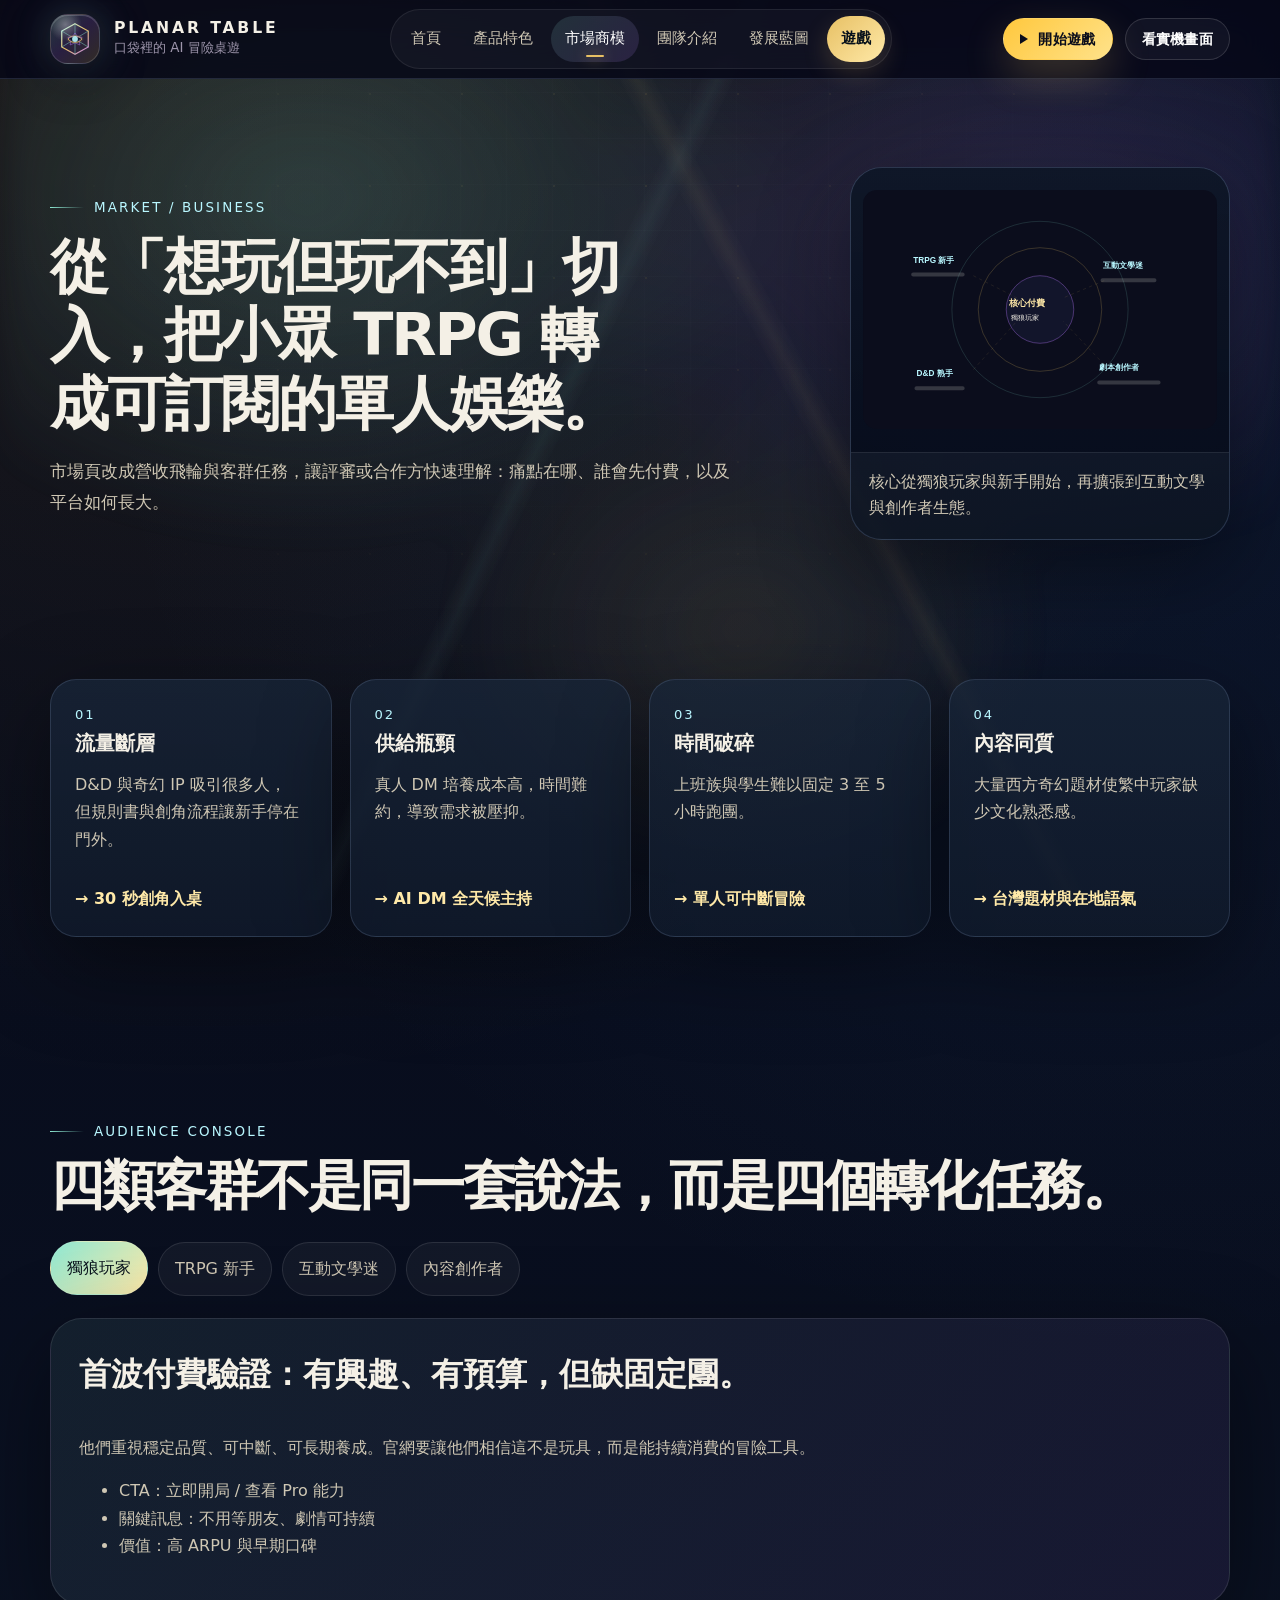
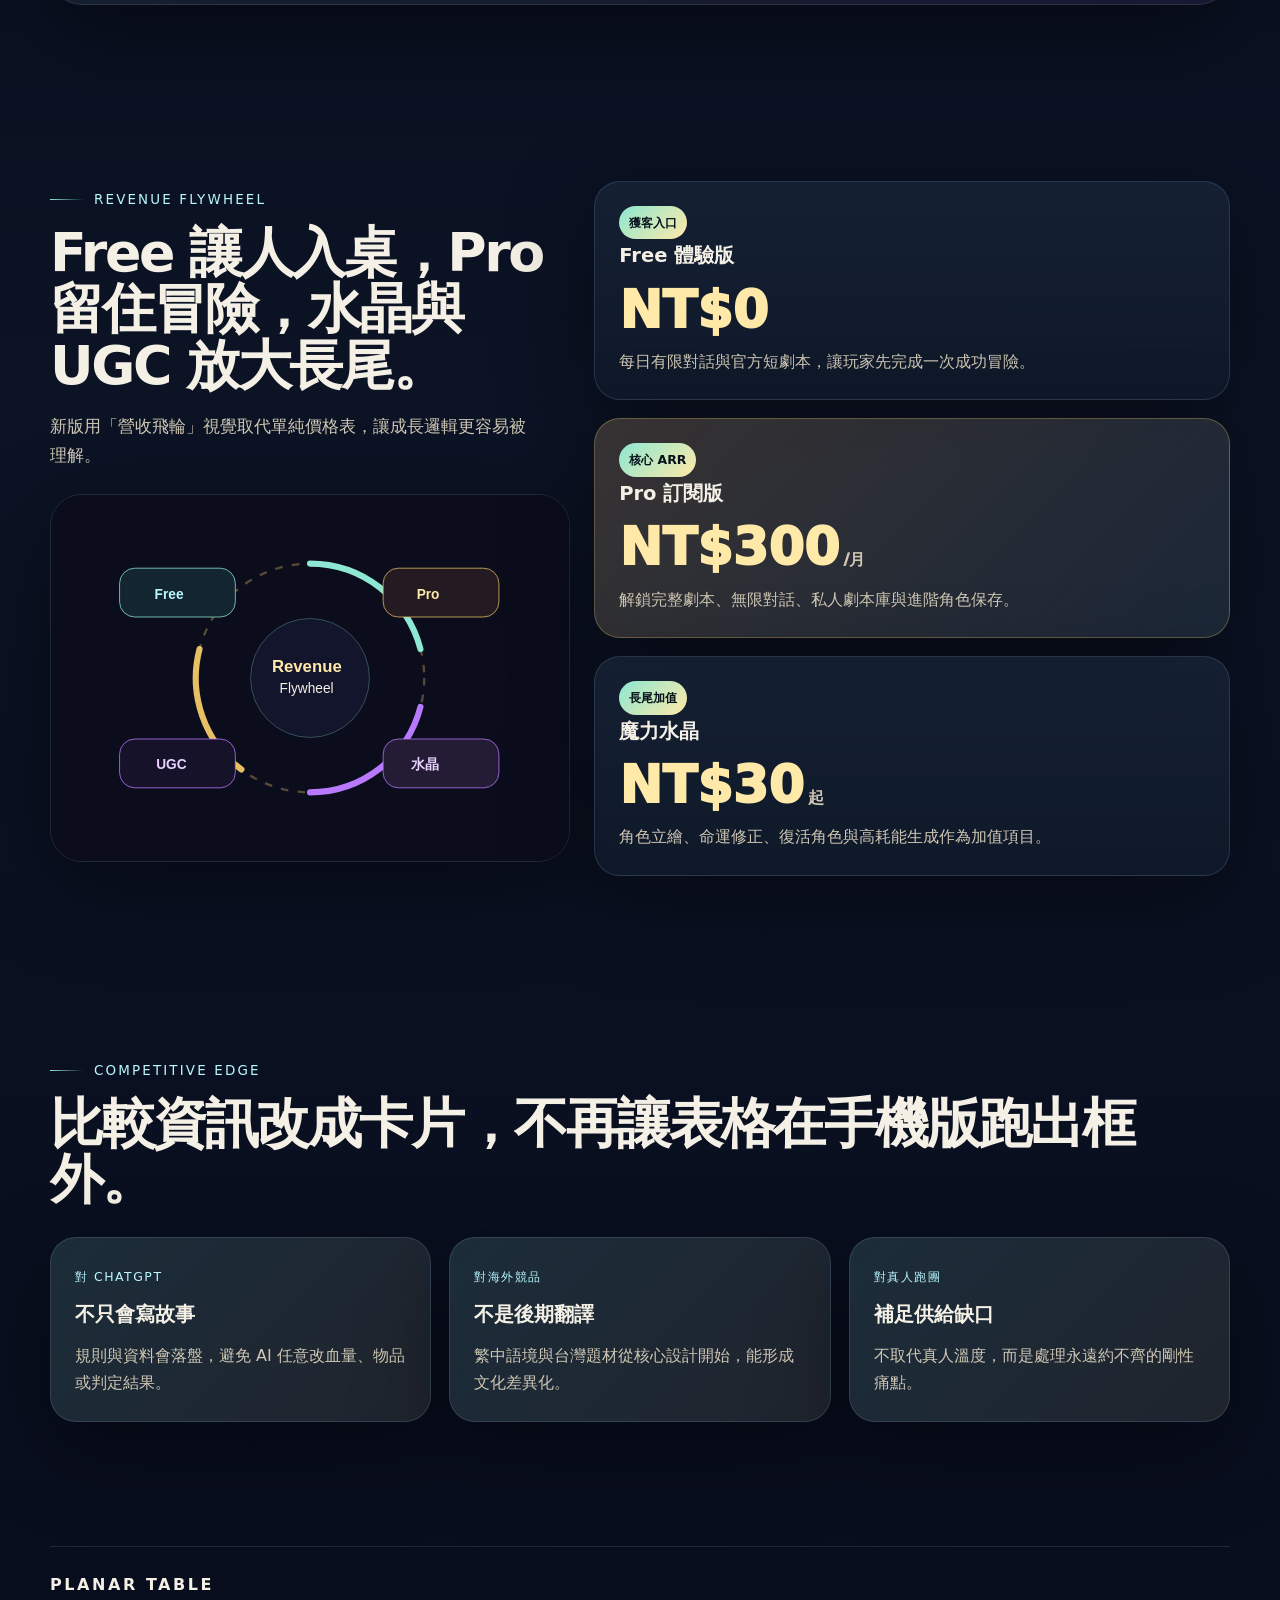
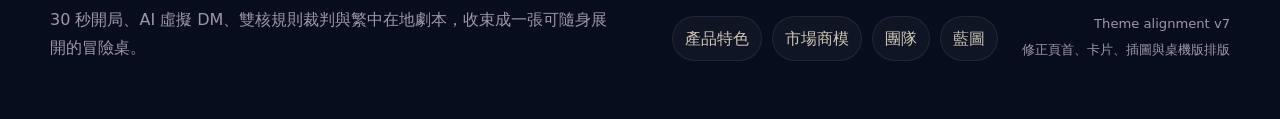
==== commit 4269cf70: "update" ====
--- a/market.html
+++ b/market.html
@@ -40,9 +40,11 @@
       <a href="market.html" data-page-link="market">市場商模</a>
       <a href="team.html" data-page-link="team">團隊介紹</a>
       <a href="roadmap.html" data-page-link="roadmap">發展藍圖</a>
+      <a class="nav-game-link" href="https://planar-table.zeabur.app/" target="_blank" rel="noopener">遊戲</a>
     </nav>
     <div class="header-actions">
-      <a class="btn btn-compact btn-primary" href="product.html#demo">看實機畫面</a>
+      <a class="btn btn-compact btn-primary game-cta" href="https://planar-table.zeabur.app/" target="_blank" rel="noopener">開始遊戲</a>
+      <a class="btn btn-compact btn-ghost" href="product.html#demo">看實機畫面</a>
       <button class="menu-toggle" data-menu-toggle aria-label="切換選單" aria-expanded="false"><span></span><span></span><span></span></button>
     </div>
   </div>
--- a/assets/css/base.css
+++ b/assets/css/base.css
@@ -115,6 +115,17 @@
 .nav a { position: relative; padding: 10px 14px; border-radius: 999px; color: var(--ink-soft); font-size: .93rem; transition: color .22s ease, background .22s ease; }
 .nav a:hover, .nav a.active { color: #fff; background: linear-gradient(135deg, rgba(141,231,210,.14), rgba(184,121,255,.15)); }
 .nav a.active::after { content: ""; position: absolute; left: 50%; bottom: 5px; width: 18px; height: 2px; transform: translateX(-50%); background: var(--gold); border-radius: 999px; box-shadow: 0 0 14px rgba(231,192,100,.8); }
+.nav a.nav-game-link {
+  color: #07111b;
+  background: linear-gradient(135deg, var(--gold), var(--gold-2));
+  box-shadow: 0 10px 26px rgba(231,192,100,.2);
+  font-weight: 900;
+}
+.nav a.nav-game-link:hover {
+  color: #07111b;
+  background: linear-gradient(135deg, var(--gold-2), var(--gold));
+}
+.nav a.nav-game-link::after { display: none; }
 .header-actions { display: flex; align-items: center; gap: 12px; }
 .menu-toggle { display: none; width: 46px; height: 46px; padding: 0; border: 1px solid rgba(255,255,255,.12); border-radius: 16px; background: rgba(255,255,255,.06); cursor: pointer; }
 .menu-toggle span { display: block; width: 20px; height: 2px; margin: 4px auto; background: var(--ink); border-radius: 999px; transition: transform .2s ease, opacity .2s ease; }
@@ -132,6 +143,14 @@
 .btn-secondary { color: #061419; background: linear-gradient(135deg, var(--cyan), var(--cyan-2)); box-shadow: 0 16px 42px rgba(141,231,210,.18); }
 .btn-ghost { color: #fff; background: rgba(255,255,255,.045); border-color: rgba(255,255,255,.14); }
 .btn-compact { min-height: 42px; padding: 0 16px; font-size: .9rem; }
+.game-cta::before {
+  content: "";
+  width: 0;
+  height: 0;
+  border-top: 5px solid transparent;
+  border-bottom: 5px solid transparent;
+  border-left: 8px solid currentColor;
+}
 
 .hero { padding: 76px 0 38px; }
 .hero-grid { display: grid; grid-template-columns: 1.05fr .95fr; gap: 38px; align-items: center; }
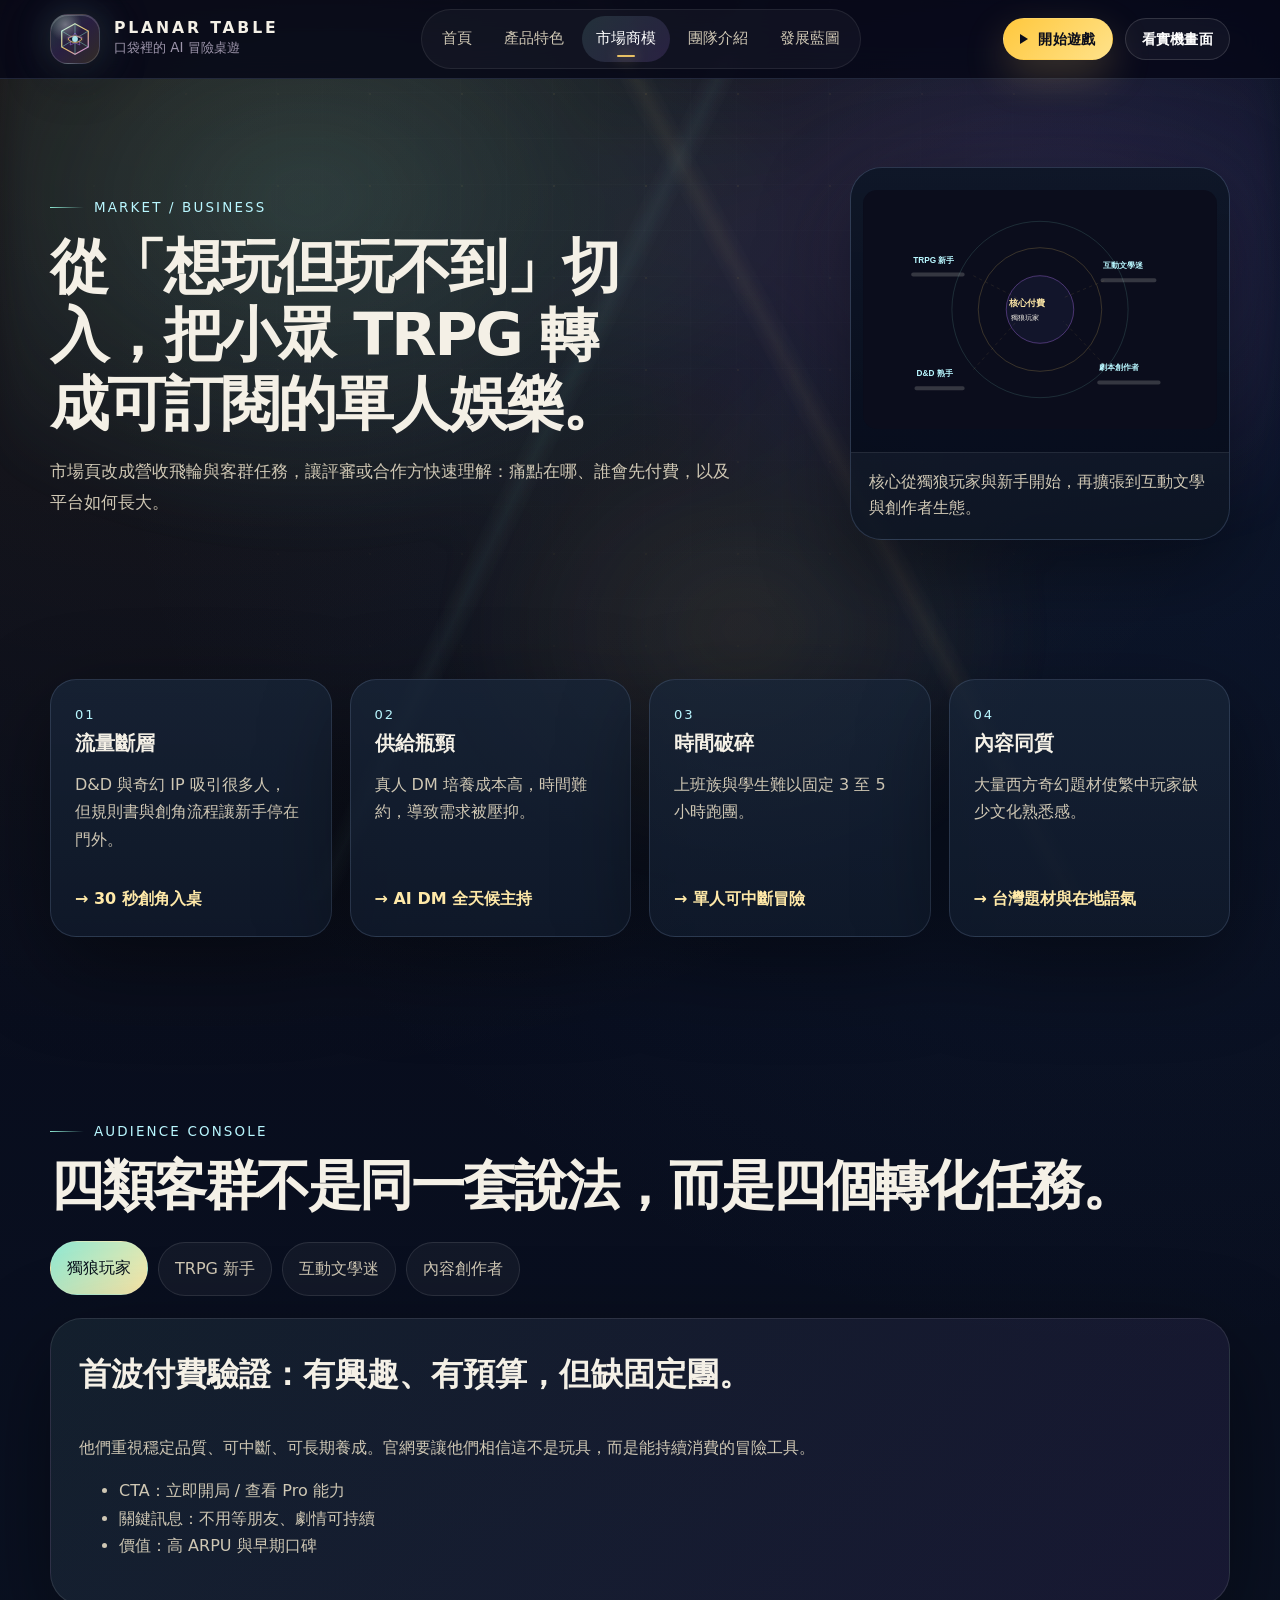
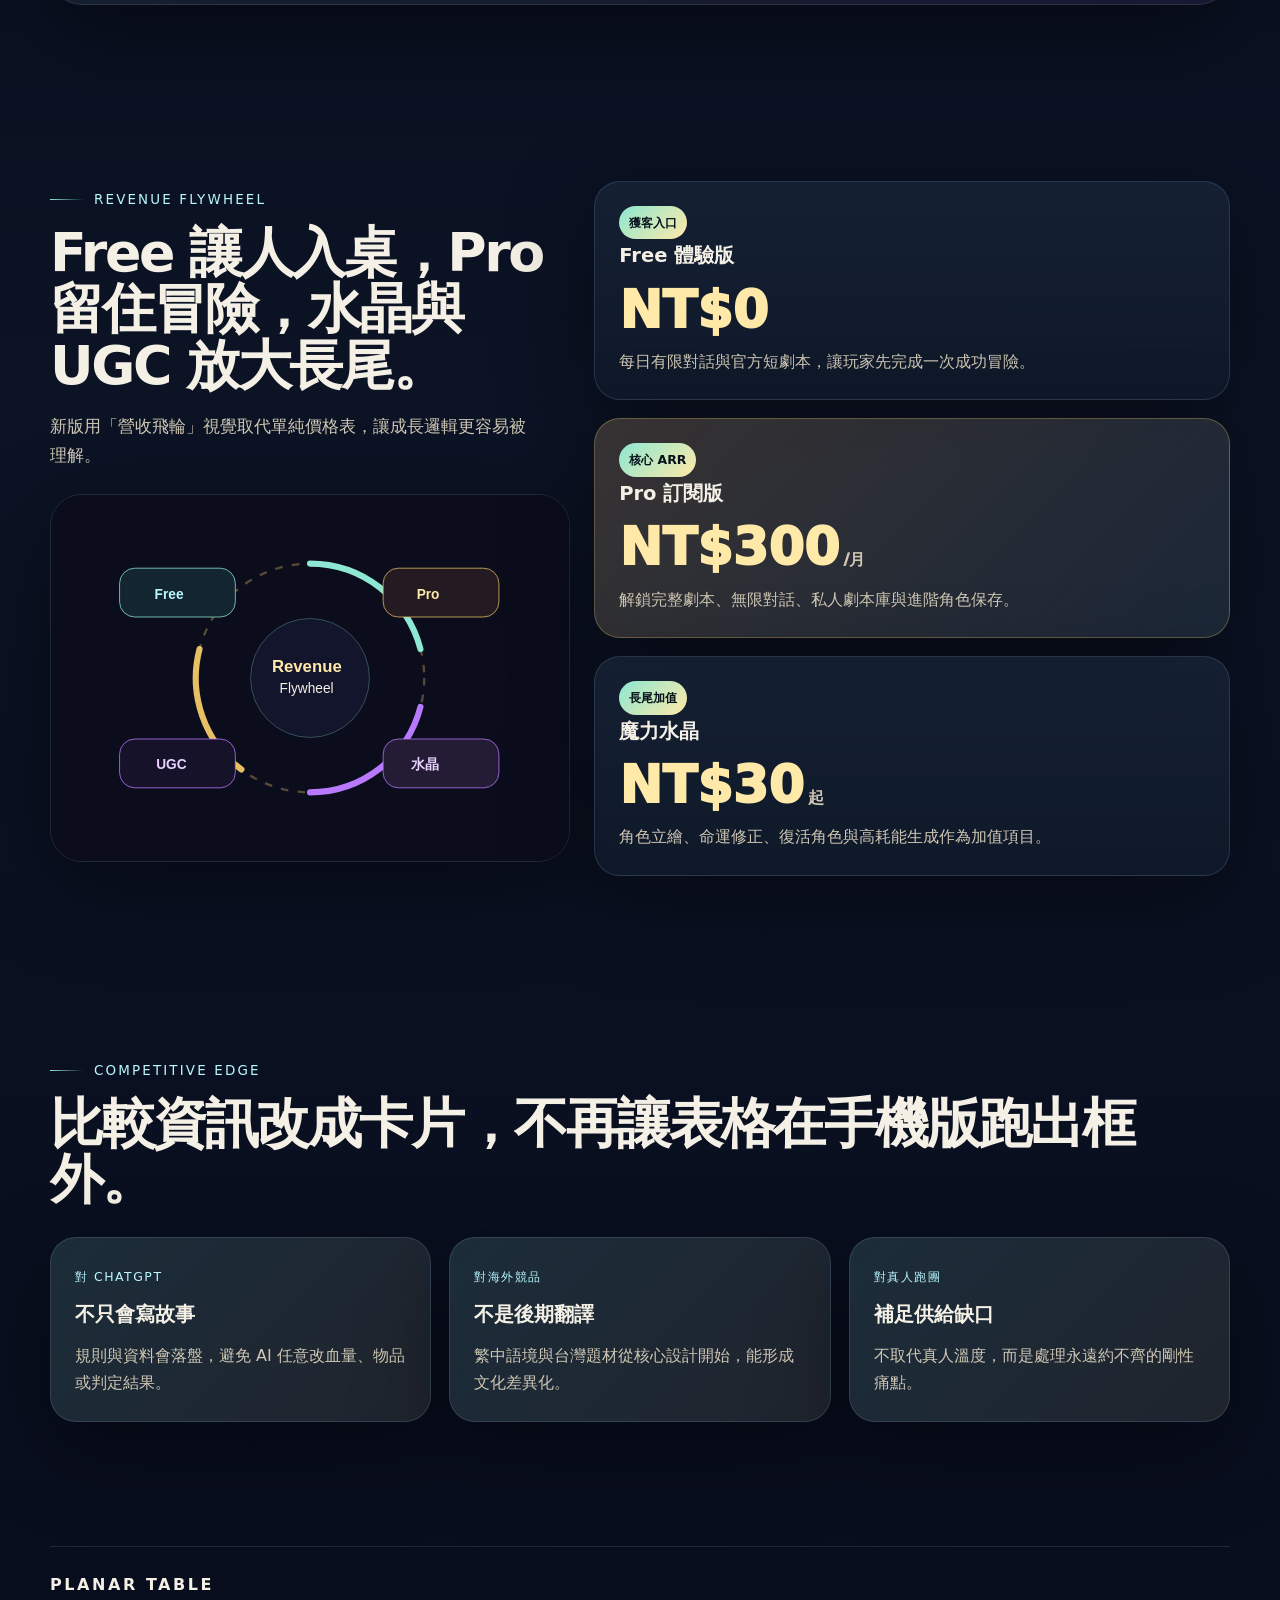
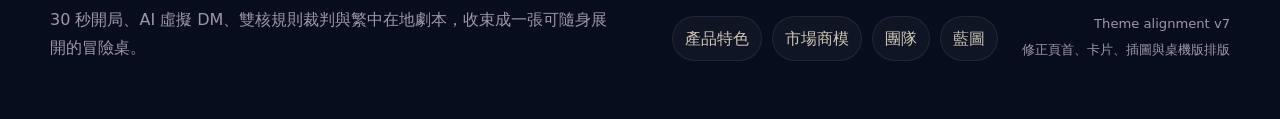
==== commit ab9b3d68: "update" ====
--- a/market.html
+++ b/market.html
@@ -40,7 +40,6 @@
       <a href="market.html" data-page-link="market">市場商模</a>
       <a href="team.html" data-page-link="team">團隊介紹</a>
       <a href="roadmap.html" data-page-link="roadmap">發展藍圖</a>
-      <a class="nav-game-link" href="https://planar-table.zeabur.app/" target="_blank" rel="noopener">遊戲</a>
     </nav>
     <div class="header-actions">
       <a class="btn btn-compact btn-primary game-cta" href="https://planar-table.zeabur.app/" target="_blank" rel="noopener">開始遊戲</a>
--- a/assets/css/base.css
+++ b/assets/css/base.css
@@ -115,17 +115,6 @@
 .nav a { position: relative; padding: 10px 14px; border-radius: 999px; color: var(--ink-soft); font-size: .93rem; transition: color .22s ease, background .22s ease; }
 .nav a:hover, .nav a.active { color: #fff; background: linear-gradient(135deg, rgba(141,231,210,.14), rgba(184,121,255,.15)); }
 .nav a.active::after { content: ""; position: absolute; left: 50%; bottom: 5px; width: 18px; height: 2px; transform: translateX(-50%); background: var(--gold); border-radius: 999px; box-shadow: 0 0 14px rgba(231,192,100,.8); }
-.nav a.nav-game-link {
-  color: #07111b;
-  background: linear-gradient(135deg, var(--gold), var(--gold-2));
-  box-shadow: 0 10px 26px rgba(231,192,100,.2);
-  font-weight: 900;
-}
-.nav a.nav-game-link:hover {
-  color: #07111b;
-  background: linear-gradient(135deg, var(--gold-2), var(--gold));
-}
-.nav a.nav-game-link::after { display: none; }
 .header-actions { display: flex; align-items: center; gap: 12px; }
 .menu-toggle { display: none; width: 46px; height: 46px; padding: 0; border: 1px solid rgba(255,255,255,.12); border-radius: 16px; background: rgba(255,255,255,.06); cursor: pointer; }
 .menu-toggle span { display: block; width: 20px; height: 2px; margin: 4px auto; background: var(--ink); border-radius: 999px; transition: transform .2s ease, opacity .2s ease; }
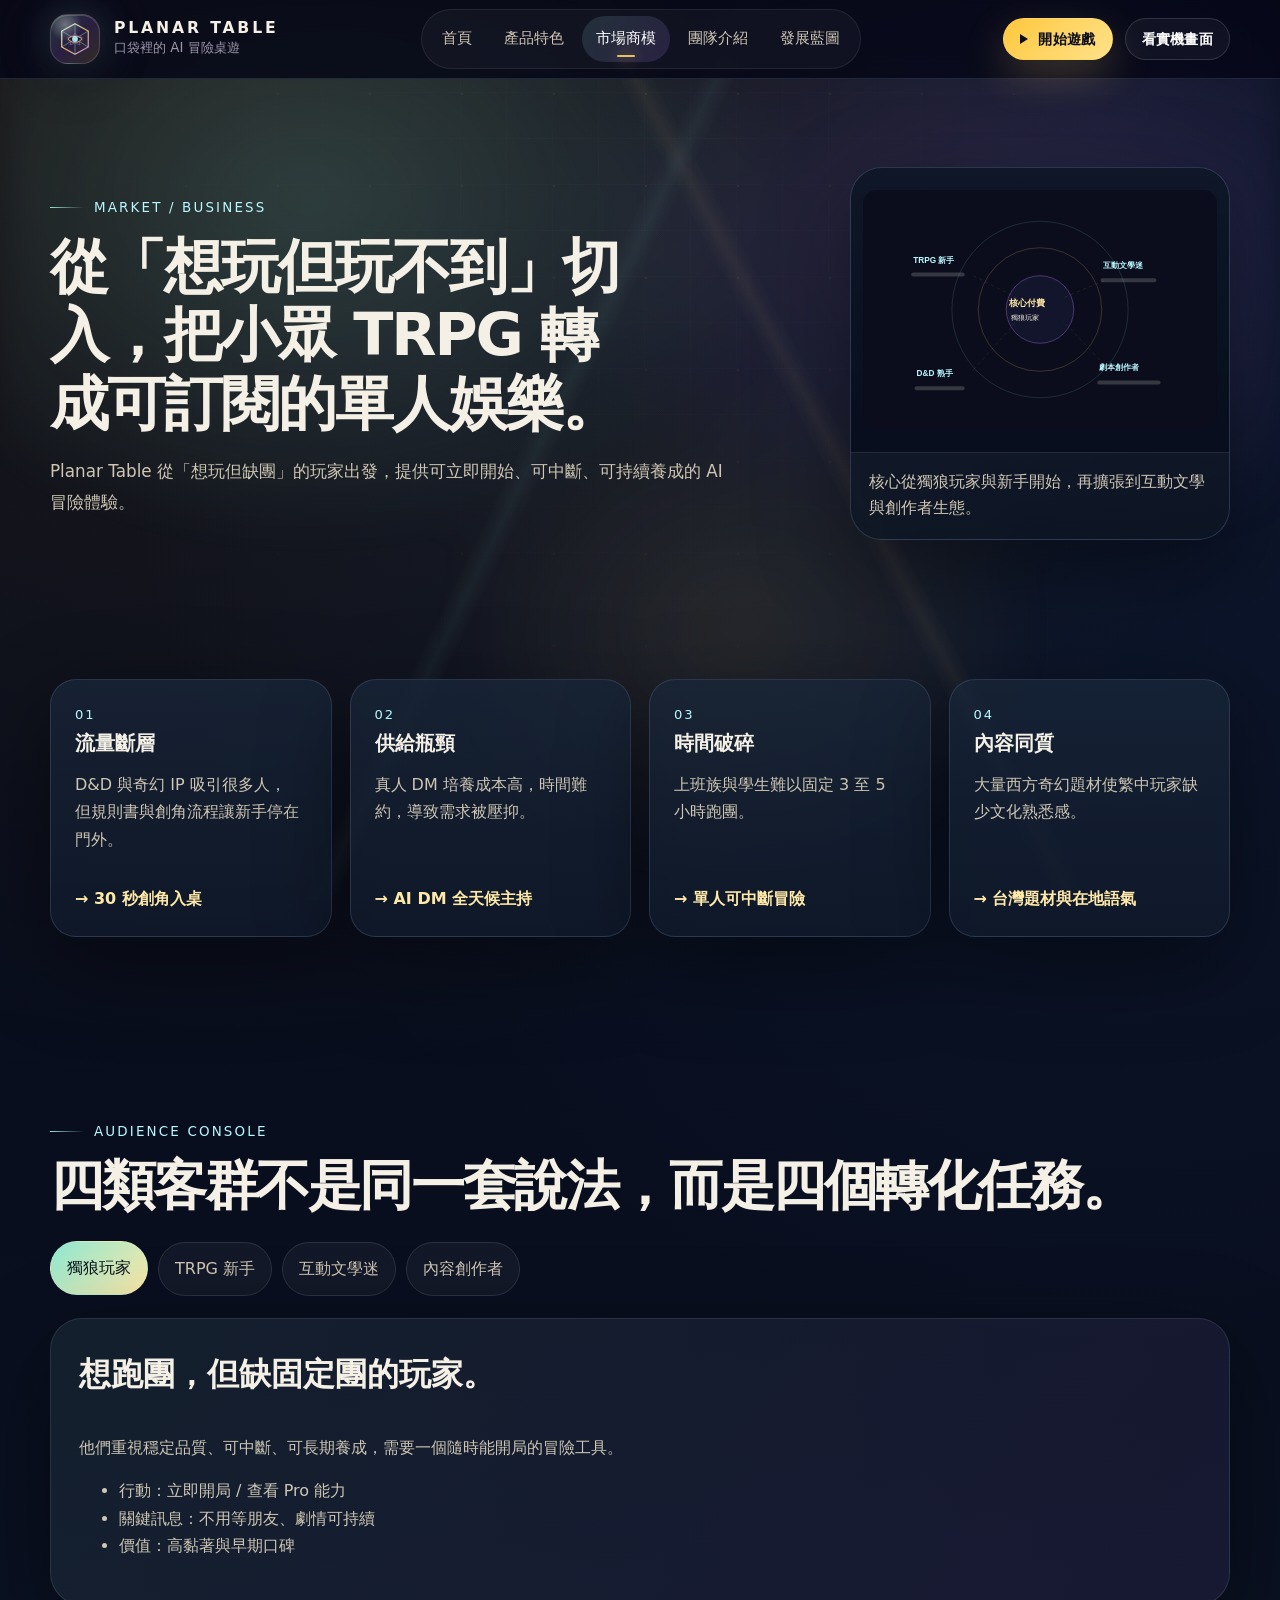
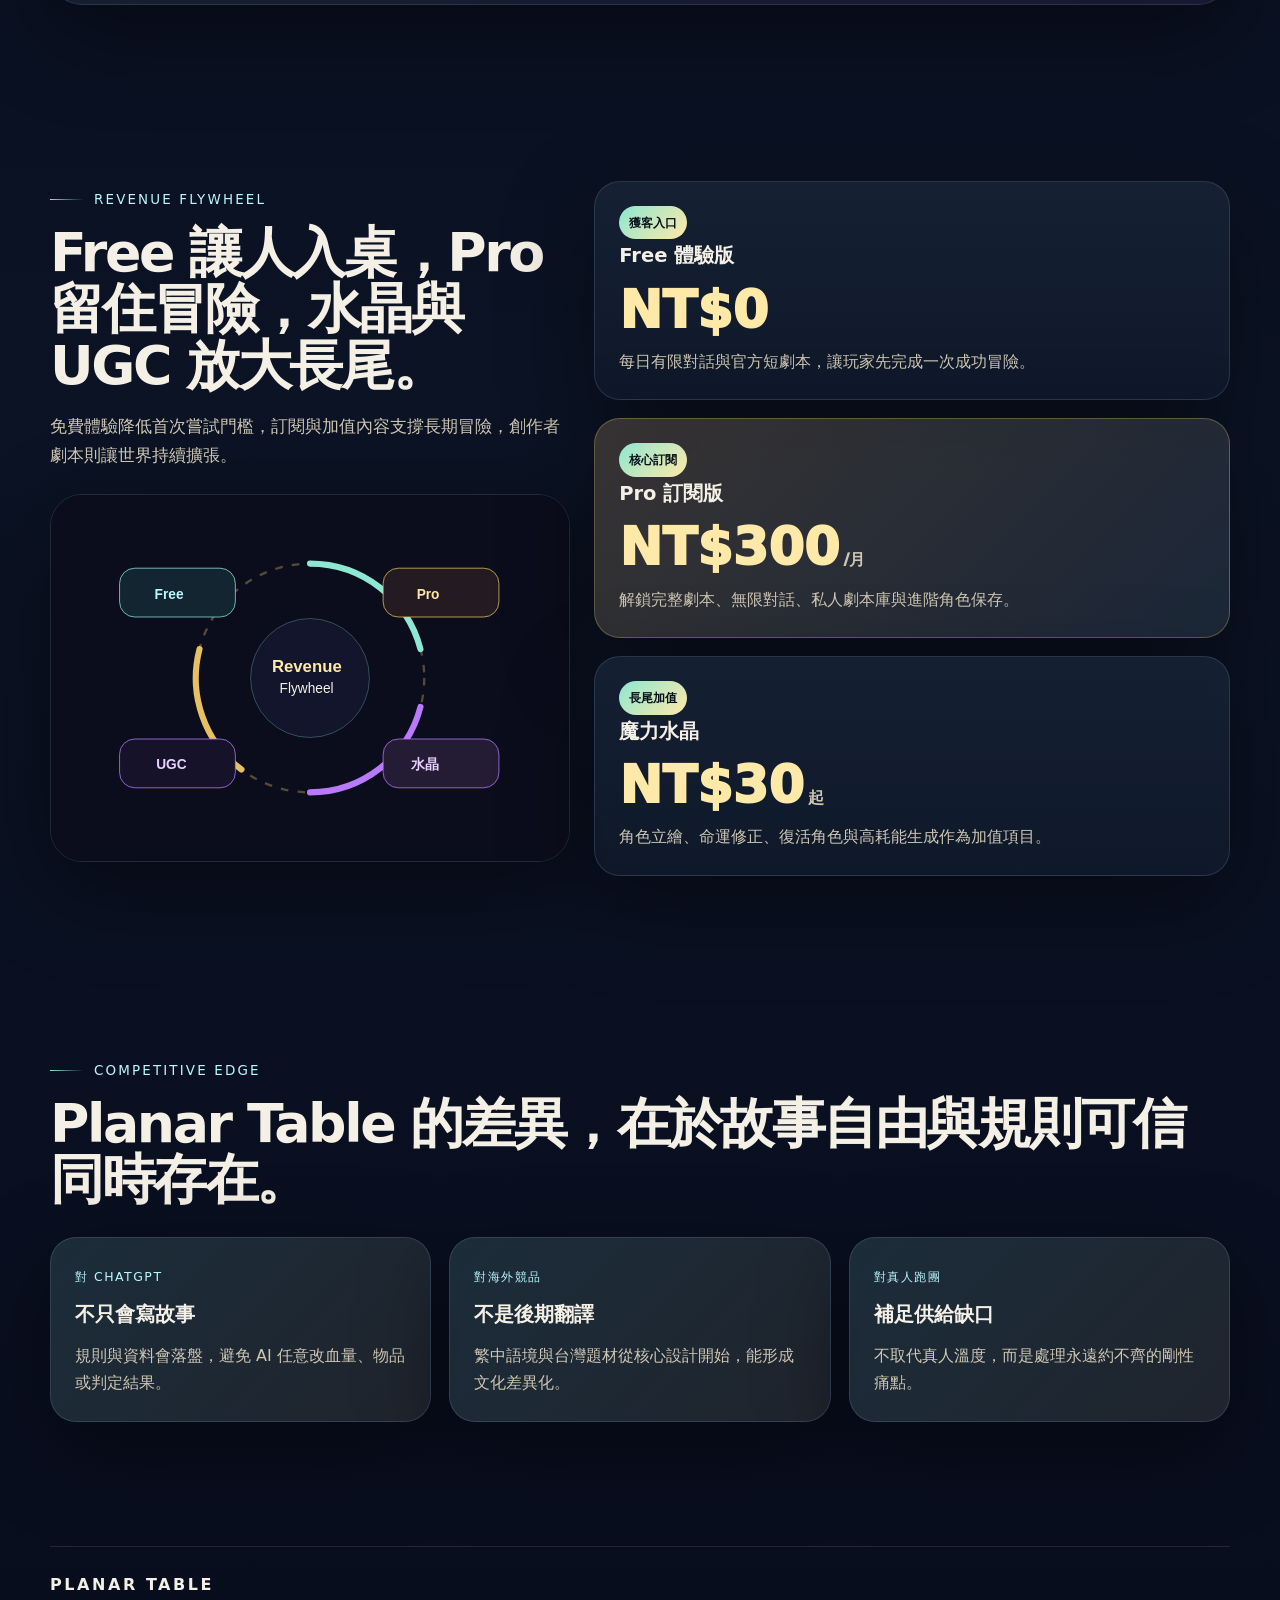
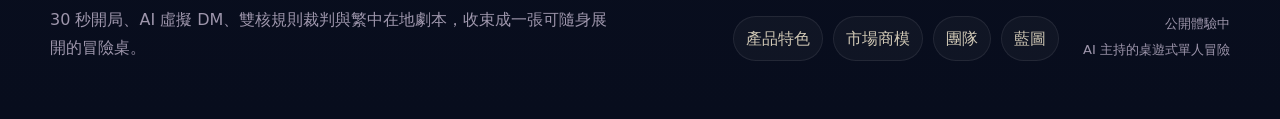
==== commit a4c1d74d: "update" ====
--- a/market.html
+++ b/market.html
@@ -54,7 +54,7 @@
     <div class="reveal">
       <div class="eyebrow">Market / Business</div>
       <h1 class="section-title">從「想玩但玩不到」切入，把小眾 TRPG 轉成可訂閱的單人娛樂。</h1>
-      <p class="page-lead">市場頁改成營收飛輪與客群任務，讓評審或合作方快速理解：痛點在哪、誰會先付費，以及平台如何長大。</p>
+      <p class="page-lead">Planar Table 從「想玩但缺團」的玩家出發，提供可立即開始、可中斷、可持續養成的 AI 冒險體驗。</p>
     </div>
     <figure class="image-card reveal"><img src="assets/images/audience-map.svg" alt="Planar Table 目標客群地圖"><figcaption class="caption">核心從獨狼玩家與新手開始，再擴張到互動文學與創作者生態。</figcaption></figure>
   </div>
@@ -80,10 +80,10 @@
       <button class="tab-btn" data-tab-target="creator">內容創作者</button>
     </div>
     <div class="tab-deck reveal">
-      <article class="tab-panel active" data-tab-panel="wolf"><h3>首波付費驗證：有興趣、有預算，但缺固定團。</h3><p>他們重視穩定品質、可中斷、可長期養成。官網要讓他們相信這不是玩具，而是能持續消費的冒險工具。</p><ul><li>CTA：立即開局 / 查看 Pro 能力</li><li>關鍵訊息：不用等朋友、劇情可持續</li><li>價值：高 ARPU 與早期口碑</li></ul></article>
-      <article class="tab-panel" data-tab-panel="newbie"><h3>流量入口：被奇幻內容吸引，但不想先讀規則書。</h3><p>這群人需要的是第一分鐘就知道怎麼玩。新版用「創角卡片」和「30 秒入桌」降低心理負擔。</p><ul><li>CTA：從推薦角色開始</li><li>關鍵訊息：不用懂規則也能玩</li><li>價值：擴大市場母體</li></ul></article>
-      <article class="tab-panel" data-tab-panel="fiction"><h3>破圈受眾：比起觀看故事，更想改寫故事。</h3><p>互動文學迷可以被「選擇後果」與「自由輸入」吸引，成為從桌遊圈外進入的第二波用戶。</p><ul><li>CTA：體驗互動章節</li><li>關鍵訊息：你的選擇會改變世界</li><li>價值：跨圈層成長</li></ul></article>
-      <article class="tab-panel" data-tab-panel="creator"><h3>長期飛輪：把會寫故事的人變成供給端。</h3><p>UGC 編輯器與分潤機制成熟後，Planar Table 可以從工具變成劇本平台，形成內容護城河。</p><ul><li>CTA：加入創作者候補</li><li>關鍵訊息：你的劇本可以被遊玩與販售</li><li>價值：內容長尾與平台抽成</li></ul></article>
+      <article class="tab-panel active" data-tab-panel="wolf"><h3>想跑團，但缺固定團的玩家。</h3><p>他們重視穩定品質、可中斷、可長期養成，需要一個隨時能開局的冒險工具。</p><ul><li>行動：立即開局 / 查看 Pro 能力</li><li>關鍵訊息：不用等朋友、劇情可持續</li><li>價值：高黏著與早期口碑</li></ul></article>
+      <article class="tab-panel" data-tab-panel="newbie"><h3>被奇幻內容吸引，但不想先讀規則書的新手。</h3><p>這群人需要的是第一分鐘就知道怎麼玩，透過創角卡片和 30 秒入桌降低心理負擔。</p><ul><li>行動：從推薦角色開始</li><li>關鍵訊息：不用懂規則也能玩</li><li>價值：擴大玩家母體</li></ul></article>
+      <article class="tab-panel" data-tab-panel="fiction"><h3>破圈受眾：比起觀看故事，更想改寫故事。</h3><p>互動文學迷可以被「選擇後果」與「自由輸入」吸引，成為從桌遊圈外進入的第二波用戶。</p><ul><li>行動：體驗互動章節</li><li>關鍵訊息：你的選擇會改變世界</li><li>價值：跨圈層成長</li></ul></article>
+      <article class="tab-panel" data-tab-panel="creator"><h3>長期飛輪：把會寫故事的人變成供給端。</h3><p>UGC 編輯器與分潤機制成熟後，Planar Table 可以從工具變成劇本平台，形成內容護城河。</p><ul><li>行動：加入創作者計畫</li><li>關鍵訊息：你的劇本可以被遊玩與販售</li><li>價值：內容長尾與平台抽成</li></ul></article>
     </div>
   </div>
 </section>
@@ -93,12 +93,12 @@
     <div class="pricing-copy reveal">
       <div class="eyebrow">Revenue Flywheel</div>
       <h2 class="section-title">Free 讓人入桌，Pro 留住冒險，水晶與 UGC 放大長尾。</h2>
-      <p class="section-desc">新版用「營收飛輪」視覺取代單純價格表，讓成長邏輯更容易被理解。</p>
+      <p class="section-desc">免費體驗降低首次嘗試門檻，訂閱與加值內容支撐長期冒險，創作者劇本則讓世界持續擴張。</p>
       <img src="assets/images/pricing-flywheel.svg" alt="Planar Table 營收飛輪">
     </div>
     <div class="pricing-grid reveal">
       <article class="tier"><div class="tag">獲客入口</div><h3>Free 體驗版</h3><div class="price">NT$0</div><p>每日有限對話與官方短劇本，讓玩家先完成一次成功冒險。</p></article>
-      <article class="tier popular"><div class="tag">核心 ARR</div><h3>Pro 訂閱版</h3><div class="price">NT$300<span>/月</span></div><p>解鎖完整劇本、無限對話、私人劇本庫與進階角色保存。</p></article>
+      <article class="tier popular"><div class="tag">核心訂閱</div><h3>Pro 訂閱版</h3><div class="price">NT$300<span>/月</span></div><p>解鎖完整劇本、無限對話、私人劇本庫與進階角色保存。</p></article>
       <article class="tier"><div class="tag">長尾加值</div><h3>魔力水晶</h3><div class="price">NT$30<span>起</span></div><p>角色立繪、命運修正、復活角色與高耗能生成作為加值項目。</p></article>
     </div>
   </div>
@@ -107,7 +107,7 @@
 <section class="section">
   <div class="container">
     <div class="eyebrow reveal">Competitive Edge</div>
-    <h2 class="section-title reveal">比較資訊改成卡片，不再讓表格在手機版跑出框外。</h2>
+    <h2 class="section-title reveal">Planar Table 的差異，在於故事自由與規則可信同時存在。</h2>
     <div class="strategy-grid">
       <article class="strategy-card reveal"><span>對 ChatGPT</span><h3>不只會寫故事</h3><p>規則與資料會落盤，避免 AI 任意改血量、物品或判定結果。</p></article>
       <article class="strategy-card reveal"><span>對海外競品</span><h3>不是後期翻譯</h3><p>繁中語境與台灣題材從核心設計開始，能形成文化差異化。</p></article>
@@ -129,8 +129,8 @@
       <a href="roadmap.html">藍圖</a>
     </div>
     <div class="footer-note">
-      <span>Theme alignment v7</span>
-      <span>修正頁首、卡片、插圖與桌機版排版</span>
+      <span>公開體驗中</span>
+      <span>AI 主持的桌遊式單人冒險</span>
     </div>
   </div>
 </footer>
--- a/assets/css/base.css
+++ b/assets/css/base.css
@@ -253,7 +253,6 @@
   .board-status { display: grid; }
 }
 
-/* Theme alignment v3: match MVP screenshots and Planar Table proposal tone. */
 :root {
   --pt-void: #050716;
   --pt-navy: #101827;
--- a/assets/css/pages.css
+++ b/assets/css/pages.css
@@ -112,7 +112,6 @@
   .phone-shot { max-width: 420px; margin-inline: auto; }
 }
 
-/* v4 layout and media refinements */
 html { -webkit-text-size-adjust: 100%; }
 body {
   line-break: strict;
@@ -343,12 +342,10 @@
   .price { font-size: 2rem; }
 }
 
-/* Reveal is visible without JavaScript; animation only activates when .js is present. */
 .reveal { opacity: 1; transform: none; }
 .js .reveal { opacity: 0; transform: translateY(18px); transition: opacity .7s ease, transform .7s ease; }
 .js .reveal.visible { opacity: 1; transform: translateY(0); }
 
-/* v4 overflow hotfix: allow Traditional Chinese headings to wrap naturally. */
 h1, h2, h3, .section-title, .big-line, .hero-copy h1 {
   word-break: normal;
   overflow-wrap: break-word;
@@ -357,7 +354,6 @@
   max-width: 100%;
 }
 
-/* v5: richer scene imagery and wide-desktop layout fixes */
 @media (min-width: 1280px) {
   .feature-badges {
     display: grid;
@@ -454,7 +450,6 @@
   }
 }
 
-/* v6: fix headline wrapping, desktop badge layout, and team-card readability */
 .hero-copy h1.hero-title {
   font-size: clamp(2.65rem, 4.7vw, 4.55rem);
   line-height: 1.06;
@@ -567,7 +562,6 @@
   }
 }
 
-/* v6: typography and desktop card layout corrections */
 .hero-grid-wide {
   gap: 32px;
 }
@@ -687,7 +681,6 @@
   }
 }
 
-/* v6: fix desktop headline wrapping, badge layout, and team card readability */
 .hero-copy h1.hero-title {
   font-size: clamp(3rem, 4.35vw, 5.05rem);
   line-height: 1.06;
@@ -794,7 +787,6 @@
   }
 }
 
-/* v6: typography and overflow repair pass */
 .hero-copy h1.hero-title {
   max-width: 8.6em;
   font-size: clamp(3rem, 4.7vw, 5rem);
@@ -869,7 +861,6 @@
   }
 }
 
-/* Team card readability: avoid cramped four-column cards on normal desktop widths. */
 .party-grid {
   grid-template-columns: repeat(2, minmax(0, 1fr));
   align-items: stretch;
@@ -912,7 +903,6 @@
   }
 }
 
-/* General readable-width safeguards */
 .hero-copy,
 .section-heading,
 .page-lead,
@@ -939,7 +929,6 @@
   overflow-wrap: break-word;
 }
 
-/* v6 final hotfix: stable desktop composition and no orphan headline words */
 .hero-copy h1.hero-title {
   max-width: 12em !important;
   font-size: clamp(2.75rem, 4vw, 4.35rem) !important;
@@ -1031,13 +1020,11 @@
   }
 }
 
-/* v7 professional layout fix: prevent desktop overlap and squeezed artwork */
 html, body { max-width: 100%; overflow-x: hidden; }
 .container, .section, .page-hero-grid, .split-layout, .party-grid, .quest-map, .two-up, .custom-tokens {
   min-width: 0 !important;
 }
 
-/* Page hero should read like a professional landing page, not a squeezed two-column poster. */
 .page-hero {
   padding: clamp(52px, 7vw, 88px) 0 clamp(34px, 4vw, 56px) !important;
 }
@@ -1107,7 +1094,6 @@
   line-height: 1.65 !important;
 }
 
-/* Product Identity section: keep headline and token cards separated. */
 .split-layout {
   grid-template-columns: minmax(0, .92fr) minmax(340px, .78fr) !important;
   gap: clamp(34px, 5vw, 64px) !important;
@@ -1144,7 +1130,6 @@
   white-space: normal !important;
 }
 
-/* Team page: readable cards, tighter vertical rhythm, no crushed hero graphic. */
 body[data-page="team"] .page-hero-grid,
 body[data-page="roadmap"] .page-hero-grid {
   grid-template-columns: minmax(0, 1fr) minmax(280px, 360px) !important;
@@ -1209,7 +1194,6 @@
   margin-inline: auto !important;
 }
 
-/* Roadmap: two-column mission cards are more readable than four cramped cards. */
 body[data-page="roadmap"] .quest-map {
   grid-template-columns: repeat(2, minmax(0, 1fr)) !important;
   gap: 22px !important;
@@ -1227,7 +1211,6 @@
   line-height: 1.45 !important;
 }
 
-/* Shared text safeguards. */
 .section-title,
 .hero-copy h1,
 .panel h3,
@@ -1303,7 +1286,6 @@
   }
 }
 
-/* v7 mobile overflow guard: reset browser default figure margins. */
 figure,
 .image-card,
 .page-hero .image-card,
